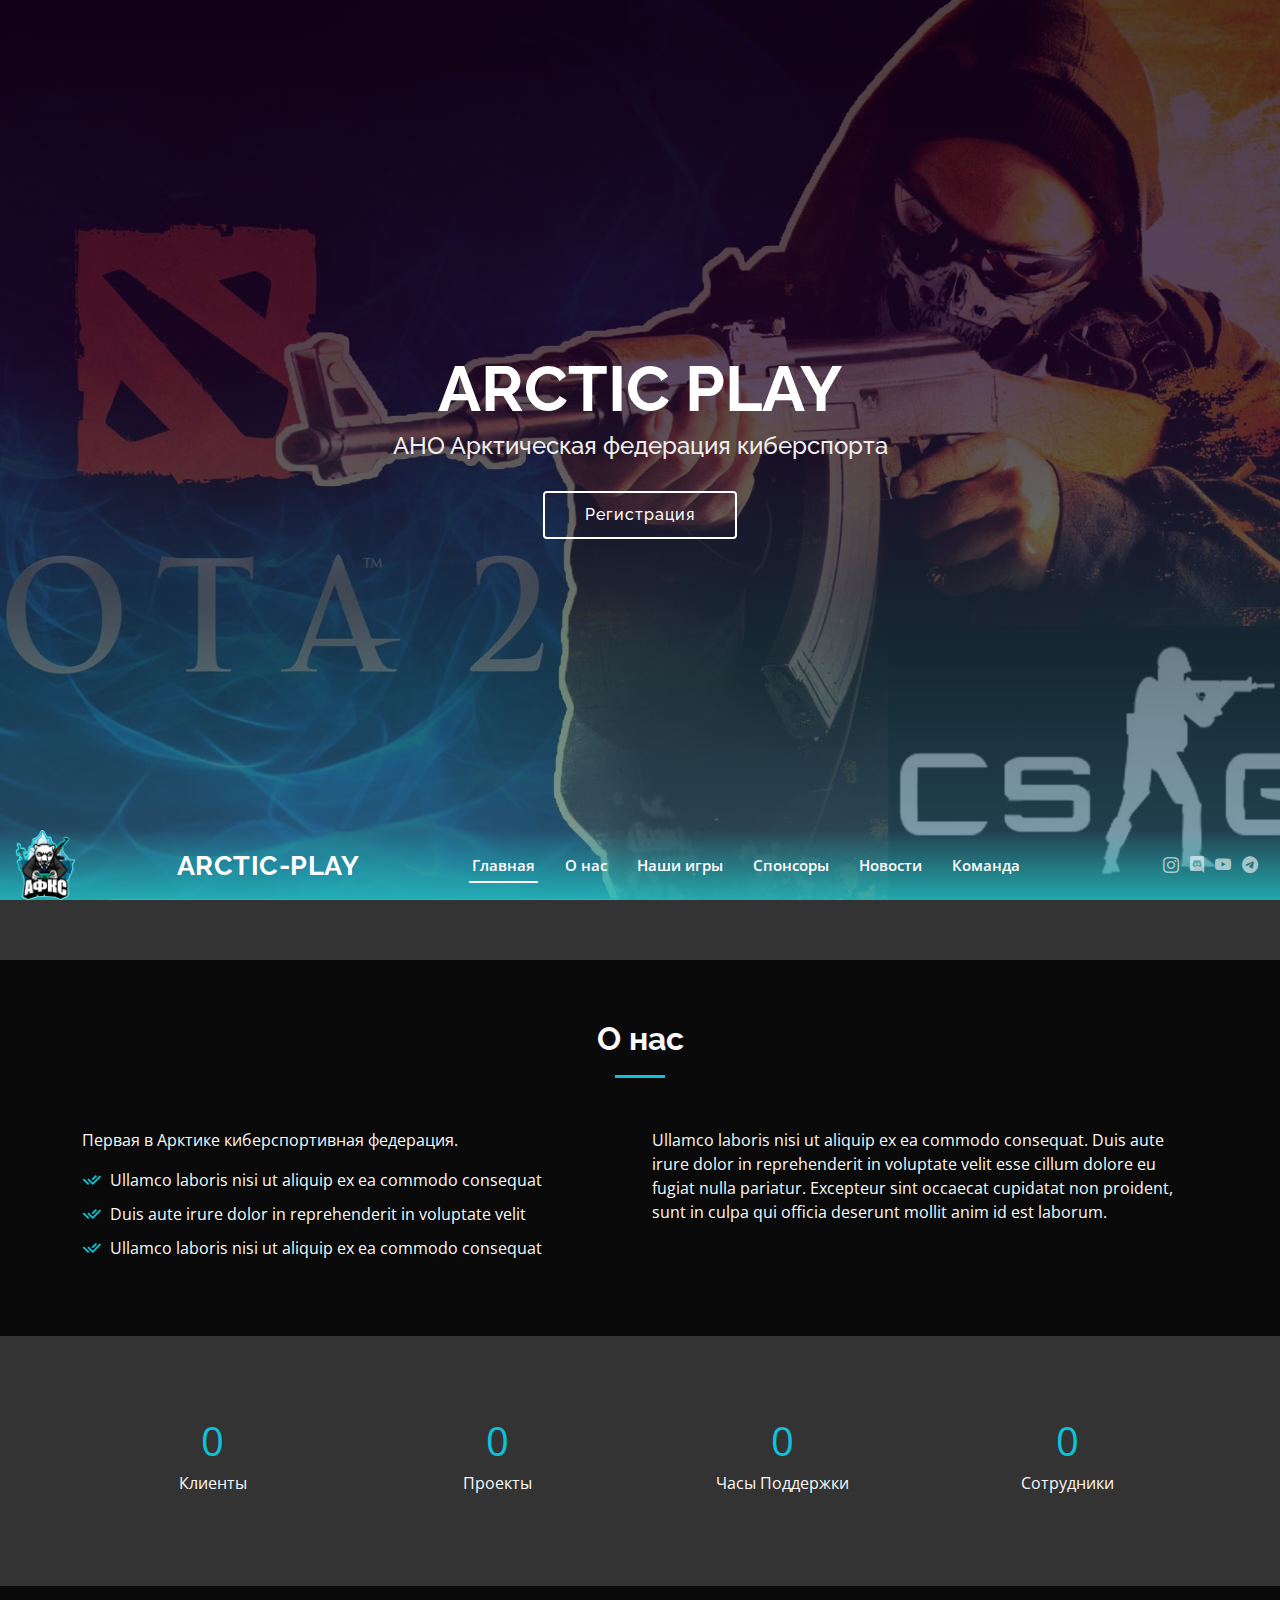
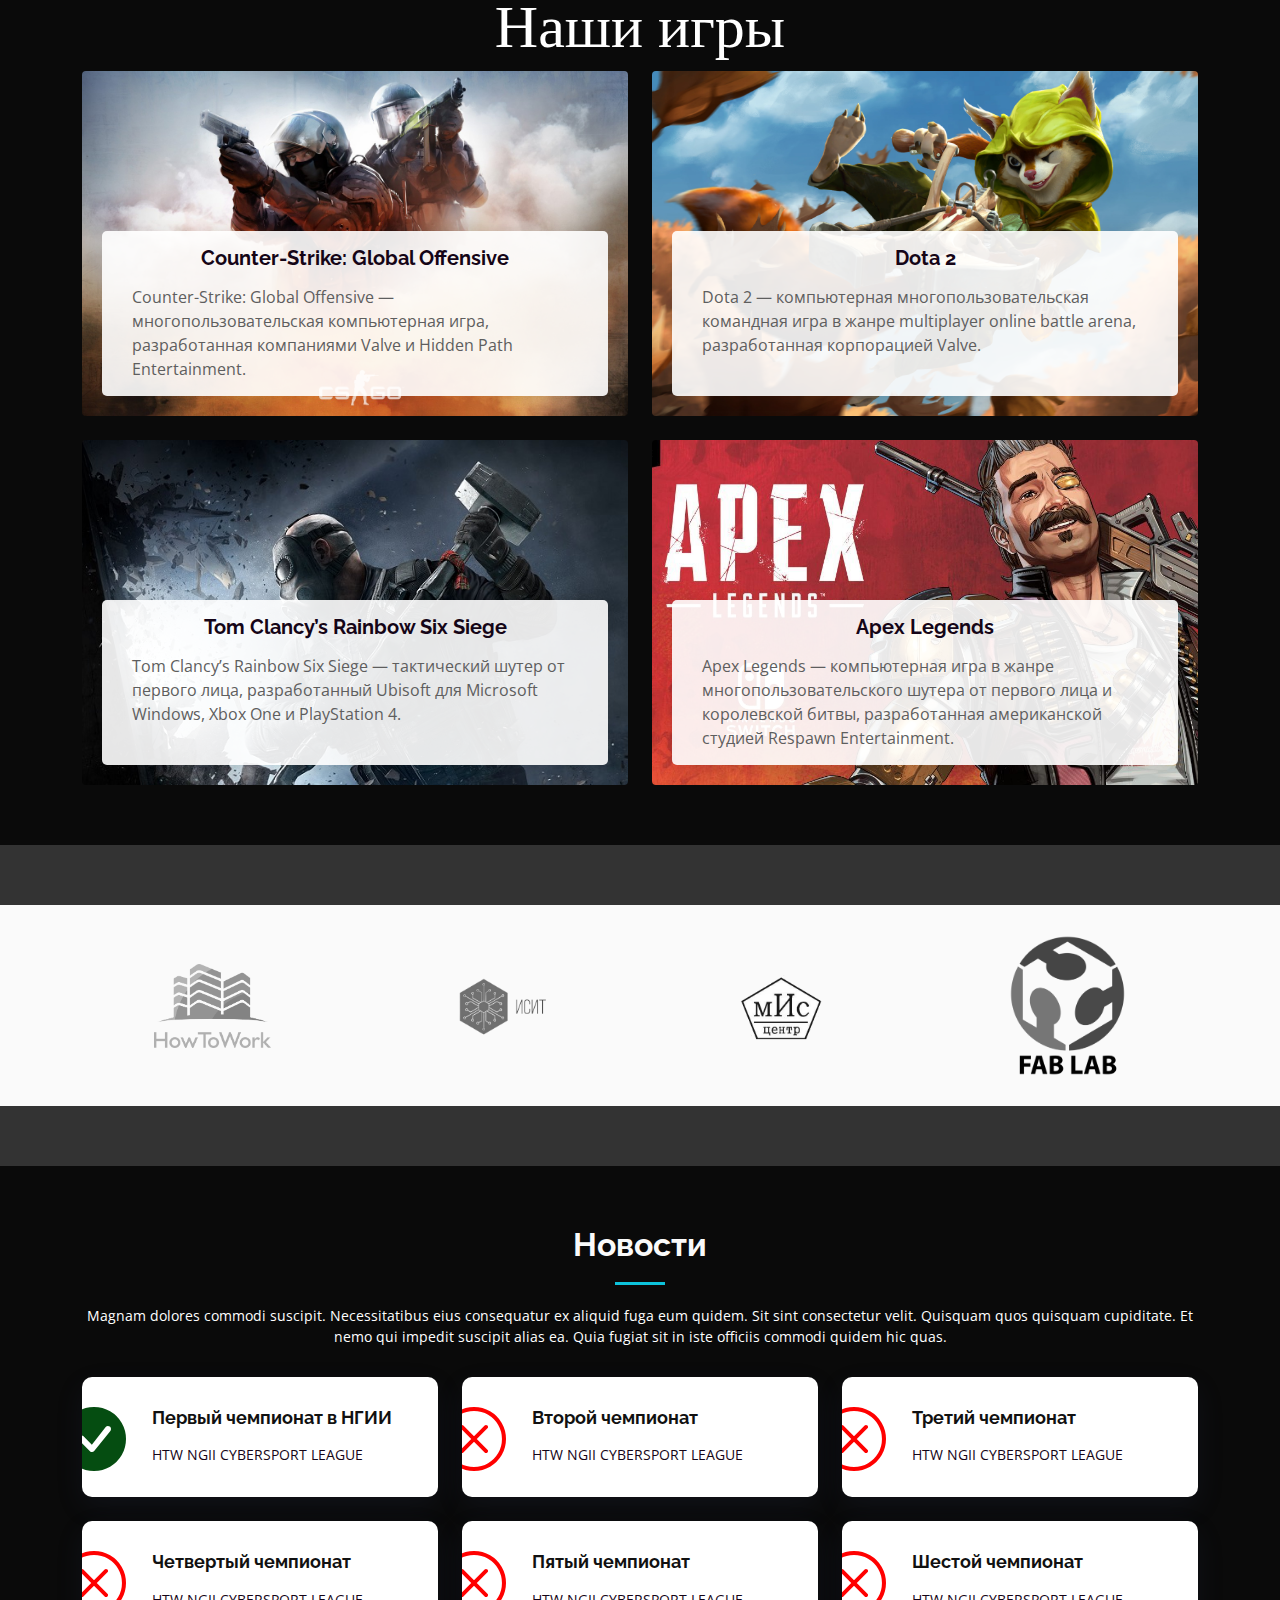
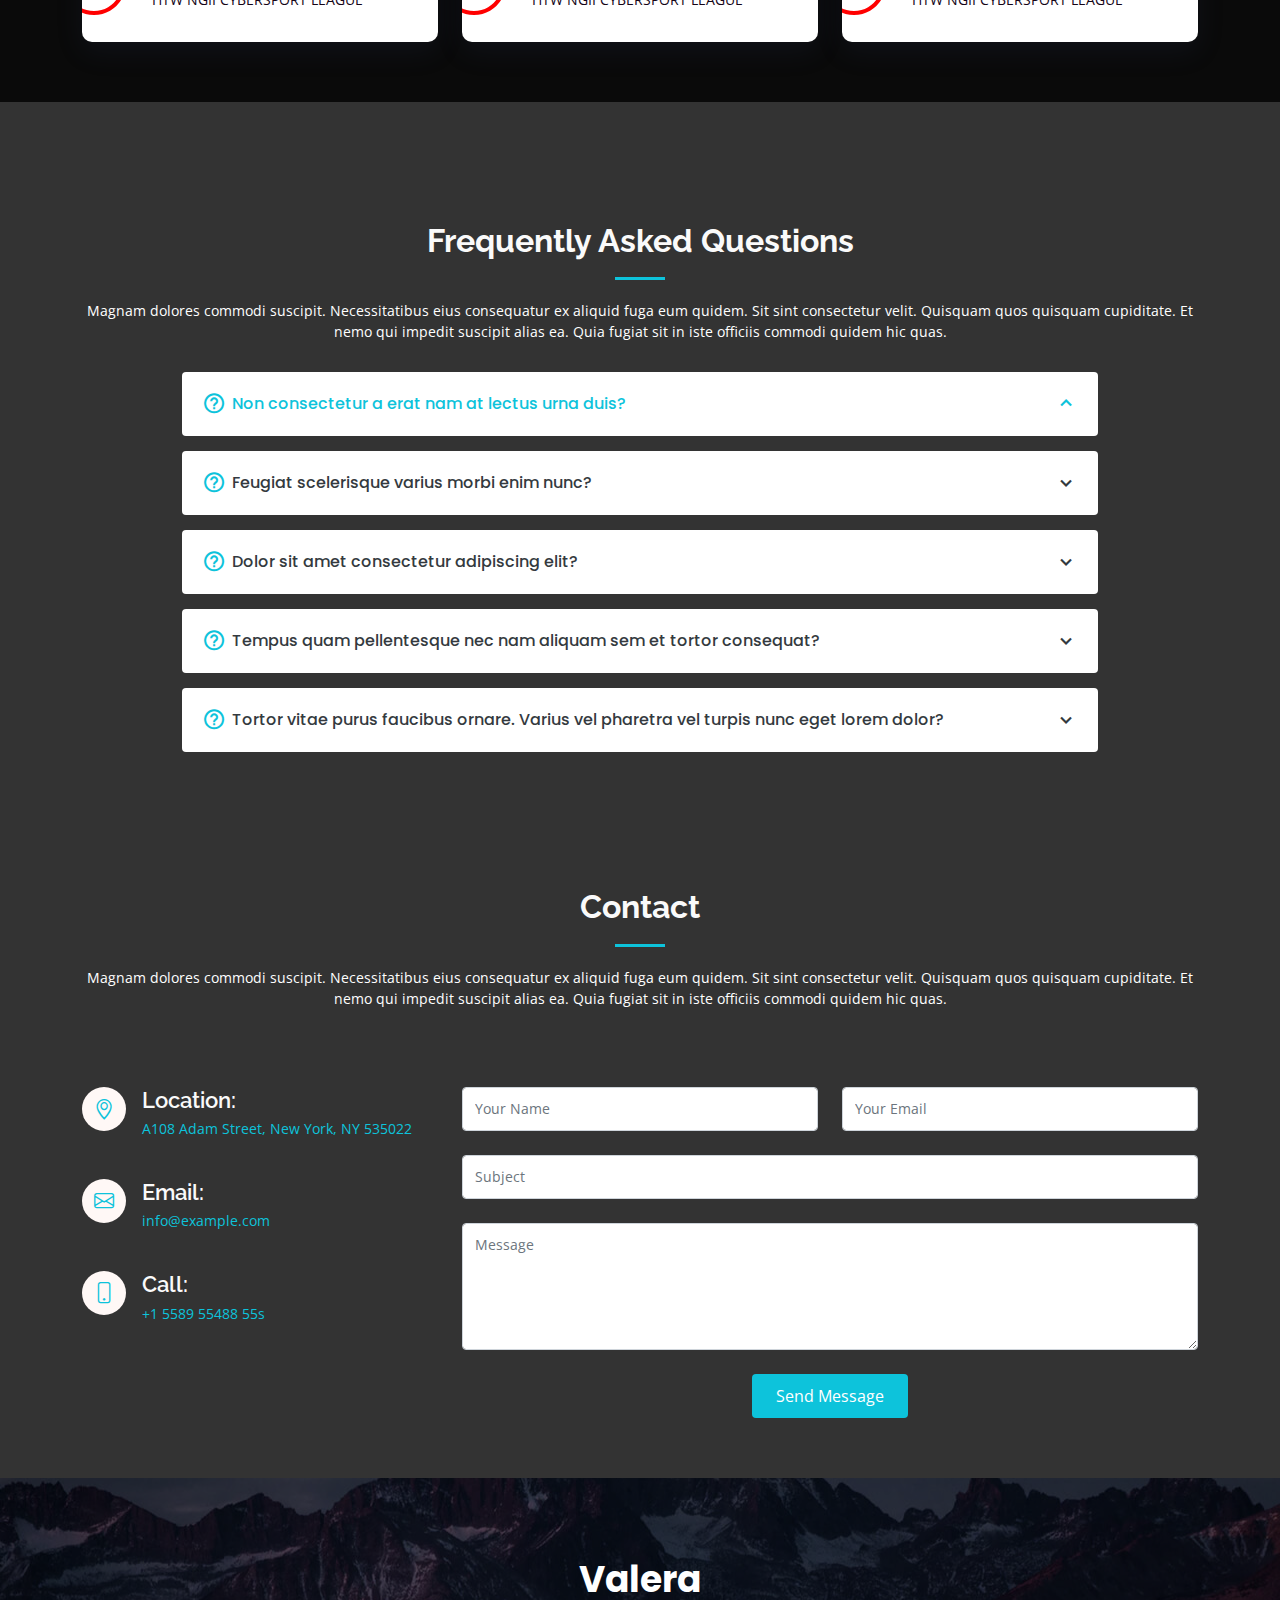
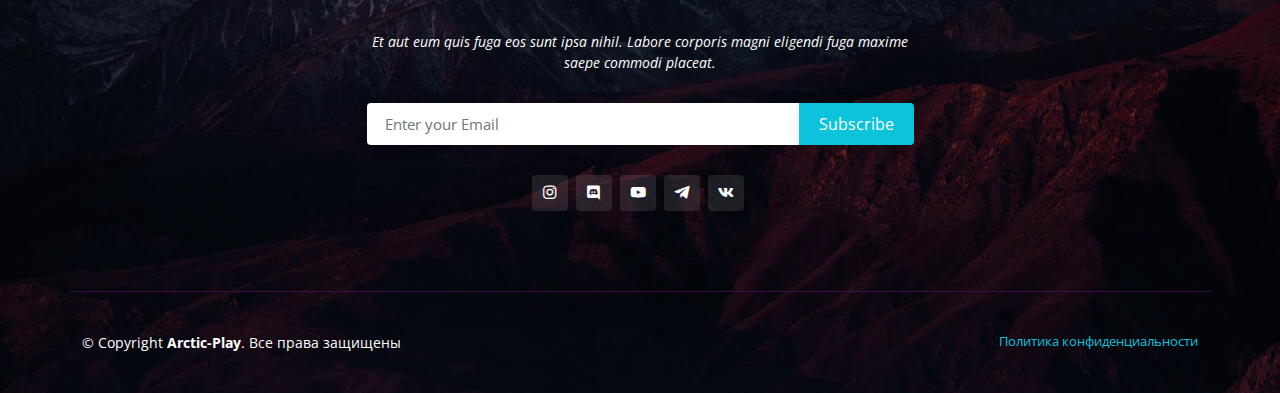
==== index.html @ 90f5f347 "delete team section" ====
<!DOCTYPE html>
<html lang="ru">
  <head>
    <meta charset="utf-8" />
    <meta content="width=device-width, initial-scale=1.0" name="viewport" />

    <title>Arctic-Play</title>
    <meta content="" name="description" />
    <meta content="Киберспорт, игры, компьютер, game, cybersport, спорт" name="keywords"/>

    <!-- Favicons -->
    <link href="assets/img/favicon.png" rel="icon" />
    <link href="assets/img/apple-touch-icon.png" rel="apple-touch-icon" />
    <link rel="stylesheet" type="text/css" href="/path/to/css/bootstrap-social.css" />
    <link href="/your-path-to-fontawesome/css/all.css" rel="stylesheet">


    <!-- Google Fonts -->
    <link
      href="https://fonts.googleapis.com/css?family=Open+Sans:300,300i,400,400i,600,600i,700,700i|Raleway:300,300i,400,400i,500,500i,600,600i,700,700i|Poppins:300,300i,400,400i,500,500i,600,600i,700,700i"
      rel="stylesheet"/>

    <!-- Vendor CSS Files -->
    <link href="assets/vendor/bootstrap/css/bootstrap.min.css" rel="stylesheet"/>
    <link href="assets/vendor/bootstrap-icons/bootstrap-icons.css" rel="stylesheet"/>
    <link href="assets/vendor/boxicons/css/boxicons.min.css" rel="stylesheet" />
    <link href="assets/vendor/glightbox/css/glightbox.min.css" rel="stylesheet"/>
    <link href="assets/vendor/remixicon/remixicon.css" rel="stylesheet" />
    <link href="assets/vendor/swiper/swiper-bundle.min.css" rel="stylesheet" />

    <!-- Template Main CSS File -->
    <link href="assets/css/style.css" rel="stylesheet" />
  </head>

  <body>
    <!-- ======= Hero Section ======= -->
    <section id="hero">
      <div class="hero-container">
        <h1>Arctic Play</h1>
        <h2>
          АНО Арктическая федерация киберспорта
        </h2>
        <a href="" class="btn-get-started scrollto">Регистрация</a>
        
      </div>
    </section>
    <!-- End Hero -->

    <!-- ======= Header ======= -->
    <header id="header" class="d-flex align-items-center">
      <div
        class="
          container-fluid
          d-flex
          align-items-center
          justify-content-lg-between
        "
      >
      <img src="./assets/img/clearafks.png" class="afcslogo" alt="" />
        <h1 class="logo me-auto me-lg-0">
          <a href="index.html">Arctic-Play</a>
        </h1>
        <!-- Uncomment below if you prefer to use an image logo -->
        <!-- <a href="index.html" class="logo me-auto me-lg-0"><img src="assets/img/logo.png" alt="" class="img-fluid"></a>-->

        <nav id="navbar" class="navbar order-last order-lg-0">
          <ul>
            <li><a class="nav-link scrollto active" href="#hero">Главная</a></li>
            <li><a class="nav-link scrollto" href="#about">О нас</a></li>
            <li><a class="nav-link scrollto" href="#our-values">Наши игры</a></li>
            <li><a class="nav-link scrollto" href="#clients">Спонсоры</a></li>
            <li><a class="nav-link scrollto" href="#news">Новости</a></li>
            <li><a class="nav-link scrollto" href="#team">Команда</a></li>
            
           
          <i class="bi bi-list mobile-nav-toggle"></i>
          </ul>
        </nav>
        <!-- .navbar -->

        <div class="header-social-links d-flex align-items-center">
          <a href="http://instagram.com/anoafk" class="instagram"><i class="bi bi-instagram"></i></a>
          <a href="https://discord.gg/ZNvShgyUMp" class="discord"><i class="bi bi-discord"></i></a>
          <a href="https://www.youtube.com/channel/UC_Gmg4RUfAyDIAUdkXlFHZQ" class="youtube"><i class="bi bi-youtube"></i></a>
          <a href="https://t.me/anoafk" class="telegram"><i class="bi bi-telegram"></i></a>
          <a href="https://t.me/anoafk" class="vk"><i class="fa fa-vk"></i></a>
        </div>
      </div>
    </header>
    <!-- End Header -->

    <main id="main">
      <section class="aboutandcount">
        <!-- ======= About Section ======= -->
        <section id="about" class="about">
          <div class="container">
            <div class="section-title">
              <h2>О нас</h2>
            </div>

            <div class="row content">
              <div class="col-lg-6">
                <p>
                  Первая в Арктике киберспортивная федерация.
                </p>
                <ul>
                  <li>
                    <i class="ri-check-double-line"></i> Ullamco laboris nisi ut
                    aliquip ex ea commodo consequat
                  </li>
                  <li>
                    <i class="ri-check-double-line"></i> Duis aute irure dolor
                    in reprehenderit in voluptate velit
                  </li>
                  <li>
                    <i class="ri-check-double-line"></i> Ullamco laboris nisi ut
                    aliquip ex ea commodo consequat
                  </li>
                </ul>
              </div>
              <div class="col-lg-6 pt-4 pt-lg-0">
                <p>
                  Ullamco laboris nisi ut aliquip ex ea commodo consequat. Duis
                  aute irure dolor in reprehenderit in voluptate velit esse
                  cillum dolore eu fugiat nulla pariatur. Excepteur sint
                  occaecat cupidatat non proident, sunt in culpa qui officia
                  deserunt mollit anim id est laborum.
                </p>
                <!-- <a href="#" class="btn-learn-more">Learn More</a> -->
              </div>
            </div>
          </div>
        </section>
        <!-- End About Section -->
      </section>
      <!-- End Counts Section -->

      <section id="clients counts" class="clients section-bg">
        <div class="container">
          <div class="row counters">
            <div class="col-lg-3 col-6 text-center">
              <span
                data-purecounter-start="0"
                data-purecounter-end="232"
                data-purecounter-duration="1"
                class="purecounter"
              ></span>
              <p>Клиенты</p>
            </div>

            <div class="col-lg-3 col-6 text-center">
              <span
                data-purecounter-start="0"
                data-purecounter-end="521"
                data-purecounter-duration="1"
                class="purecounter"
              ></span>
              <p>Проекты</p>
            </div>

            <div class="col-lg-3 col-6 text-center">
              <span
                data-purecounter-start="0"
                data-purecounter-end="1463"
                data-purecounter-duration="1"
                class="purecounter"
              ></span>
              <p>Часы Поддержки</p>
            </div>

            <div class="col-lg-3 col-6 text-center">
              <span
                data-purecounter-start="0"
                data-purecounter-end="15"
                data-purecounter-duration="1"
                class="purecounter"
              ></span>
              <p>Сотрудники</p>
            </div>
          </div>
        </div>
      </section>

      <!-- ======= Our Values Section ======= -->
      <section class="our-values-back">
        <section id="our-values" class="our-values">
          <div class="container">
            <h1 class="sectiontitle">Наши игры</h1>
            <div class="row">
              <div class="col-md-6 d-flex align-items-stretch">
                <div class="card"
                  style="background-image: url('assets/img/csgo.jpg')">
                  <div class="card-body">
                    <h5 class="card-title"><a href="">Counter-Strike: Global Offensive</a></h5>
                    <p class="card-text">
                      Counter-Strike: Global Offensive — многопользовательская компьютерная игра, 
                      разработанная компаниями Valve и Hidden Path Entertainment.
                    </p>
                  </div>
                </div>
              </div>
              <div class="col-md-6 d-flex align-items-stretch mt-4 mt-md-0">
                <div class="card"
                  style="background-image: url('assets/img/dota2.jpg')">
                  <div class="card-body">
                    <h5 class="card-title"><a href="">Dota 2</a></h5>
                    <p class="card-text">
                      Dota 2 — компьютерная многопользовательская командная игра в жанре multiplayer 
                      online battle arena, разработанная корпорацией Valve. 
                    </p>
                  </div>
                </div>
              </div>
              <div class="col-md-6 d-flex align-items-stretch mt-4">
                <div class="card"
                  style="background-image: url('assets/img/Rainbow-Six-Siege.jpg')">
                  <div class="card-body">
                    <h5 class="card-title"><a href="">Tom Clancy’s Rainbow Six Siege</a></h5>
                    <p class="card-text">
                      Tom Clancy’s Rainbow Six Siege — тактический шутер от первого лица, разработанный Ubisoft 
                      для Microsoft Windows, Xbox One и PlayStation 4.
                    </p>
                  </div>
                </div>
              </div>
              <div class="col-md-6 d-flex align-items-stretch mt-4">
                <div class="card"
                  style="background-image: url('assets/img/apexlegends.jpg')">
                  <div class="card-body">
                    <h5 class="card-title"><a href="">Apex Legends</a></h5>
                    <p class="card-text">
                      Apex Legends — компьютерная игра в жанре многопользовательского шутера от первого лица и королевской битвы, 
                      разработанная американской студией Respawn Entertainment.
                    </p>
                  </div>
                </div>
              </div>
            </div>
          </div>
        </section>
      </section>
      <!-- End Our Values Section -->

      <!-- ======= Sponsor Section ======= -->
      <section id="clients" class="clients section-bg">
        <div class="container">
          <div class="row justify-content-center">

            <div
            class="
              col-lg-2 col-md-4 col-6
              d-flex
              align-items-center
              justify-content-center
              flex-grow-1">
            <a href="">
              <img
                src="assets/img/clients/howtowork.png"
                class="img-fluid"
                alt="HowToWork"/>
            </a>
          </div>

            <div
              class="
                col-lg-2 col-md-4 col-6
                d-flex
                align-items-center
                justify-content-center
                flex-grow-1">
                <a href="">
                  <img
                    src="assets/img/clients/isit.png"
                    class="img-fluid"
                    alt="ИСИТ"/>
                </a>
            </div>

            <div
              class="
                col-lg-2 col-md-4 col-6
                d-flex
                align-items-center
                justify-content-center
                flex-grow-1">
                <a href="/">
                  <img
                    src="assets/img/clients/misc.png"
                    class="img-fluid"
                    alt="мИс центр"/>
                </a>
            </div>

            <div
              class="
                col-lg-2 col-md-4 col-6
                d-flex
                align-items-center
                justify-content-center
                flex-grow-1">
                <a href="http://fablab77.ru/#/">
                  <img
                    src="assets/img/clients/fablab.png"
                    class="img-fluid"
                    alt="Fab Lab"/>
                </a>
            </div>
          </div>
        </div>
      </section>
      <!-- End Clients Section -->

      <!-- ======= News Section ======= -->
      <section class="servandcall">
        <section id="news" class="services">
          <div class="container">
            <div class="section-title">
              <h2>Новости</h2>
              <p>
                Magnam dolores commodi suscipit. Necessitatibus eius consequatur
                ex aliquid fuga eum quidem. Sit sint consectetur velit. Quisquam
                quos quisquam cupiditate. Et nemo qui impedit suscipit alias ea.
                Quia fugiat sit in iste officiis commodi quidem hic quas.
              </p>
            </div>

            <div class="row">
              <div class="col-lg-4 col-md-6">
                <div class="icon-box">
                  <div class="icon">
                    <i class="bi bi-check-circle-fill" style="color: #054d11"></i>
                  </div>
                  <h4 class="title"><a href="#">Первый чемпионат в НГИИ</a></h4>
                  <p class="description">
                    HTW NGII CYBERSPORT LEAGUE
                  </p>
                </div>
              </div>

              <div class="col-lg-4 col-md-6 mt-4 mt-md-0">
                <div class="icon-box">
                  <div class="icon">
                    <i class="bi bi-x-circle" style="color: #ff0000"></i>
                  </div>
                  <h4 class="title"><a href="#">Второй чемпионат</a></h4>
                  <p class="description">
                    HTW NGII CYBERSPORT LEAGUE
                  </p>
                </div>
              </div>

              <div class="col-lg-4 col-md-6 mt-4 mt-lg-0">
                <div class="icon-box">
                  <div class="icon">
                    <i class="bi bi-x-circle" style="color: #ff0000"></i>
                  </div>
                  <h4 class="title"><a href="#">Третий чемпионат</a></h4>
                  <p class="description">
                    HTW NGII CYBERSPORT LEAGUE
                  </p>
                </div>
              </div>

              <div class="col-lg-4 col-md-6 mt-4">
                <div class="icon-box">
                  <div class="icon">
                    <i class="bi bi-x-circle" style="color: #ff0000"></i>
                  </div>
                  <h4 class="title"><a href="#">Четвертый чемпионат</a></h4>
                  <p class="description">
                    HTW NGII CYBERSPORT LEAGUE
                  </p>
                </div>
              </div>

              <div class="col-lg-4 col-md-6 mt-4">
                <div class="icon-box">
                  <div class="icon">
                    <i class="bi bi-x-circle" style="color: #ff0000"></i>
                  </div>
                  <h4 class="title"><a href="#">Пятый чемпионат</a></h4>
                  <p class="description">
                    HTW NGII CYBERSPORT LEAGUE
                  </p>
                </div>
              </div>

              <div class="col-lg-4 col-md-6 mt-4">
                <div class="icon-box">
                  <div class="icon">
                    <i class="bi bi-x-circle" style="color: #ff0000"></i>
                  </div>
                  <h4 class="title"><a href="#">Шестой чемпионат</a></h4>
                  <p class="description">
                    HTW NGII CYBERSPORT LEAGUE
                  </p>
                </div>
              </div>
            </div>
          </div>
        </section>
        <!-- End Services Section -->

      </section>
      <!-- End Cta Section -->

      <!-- ======= Frequently Asked Questions Section ======= -->
      <section id="faq" class="faq section-bg">
        <div class="container">
          <div class="section-title">
            <h2>Frequently Asked Questions</h2>
            <p>
              Magnam dolores commodi suscipit. Necessitatibus eius consequatur
              ex aliquid fuga eum quidem. Sit sint consectetur velit. Quisquam
              quos quisquam cupiditate. Et nemo qui impedit suscipit alias ea.
              Quia fugiat sit in iste officiis commodi quidem hic quas.
            </p>
          </div>

          <div class="faq-list">
            <ul>
              <li data-aos="fade-up">
                <i class="bx bx-help-circle icon-help"></i>
                <a
                  data-bs-toggle="collapse"
                  class="collapse"
                  data-bs-target="#faq-list-1"
                  >Non consectetur a erat nam at lectus urna duis?
                  <i class="bx bx-chevron-down icon-show"></i
                  ><i class="bx bx-chevron-up icon-close"></i
                ></a>
                <div
                  id="faq-list-1"
                  class="collapse faq-text"
                  data-bs-parent=".faq-list"
                >
                  <p>
                    Feugiat pretium nibh ipsum consequat. Tempus iaculis urna id
                    volutpat lacus laoreet non curabitur gravida. Venenatis
                    lectus magna fringilla urna porttitor rhoncus dolor purus
                    non.
                  </p>
                </div>
              </li>

              <li data-aos="fade-up" data-aos-delay="100">
                <i class="bx bx-help-circle icon-help"></i>
                <a
                  data-bs-toggle="collapse"
                  data-bs-target="#faq-list-2"
                  class="collapsed"
                  >Feugiat scelerisque varius morbi enim nunc?
                  <i class="bx bx-chevron-down icon-show"></i
                  ><i class="bx bx-chevron-up icon-close"></i
                ></a>
                <div
                  id="faq-list-2"
                  class="collapse faq-text"
                  data-bs-parent=".faq-list"
                >
                  <p>
                    Dolor sit amet consectetur adipiscing elit pellentesque
                    habitant morbi. Id interdum velit laoreet id donec ultrices.
                    Fringilla phasellus faucibus scelerisque eleifend donec
                    pretium. Est pellentesque elit ullamcorper dignissim. Mauris
                    ultrices eros in cursus turpis massa tincidunt dui.
                  </p>
                </div>
              </li>

              <li data-aos="fade-up" data-aos-delay="200">
                <i class="bx bx-help-circle icon-help"></i>
                <a
                  data-bs-toggle="collapse"
                  data-bs-target="#faq-list-3"
                  class="collapsed"
                  >Dolor sit amet consectetur adipiscing elit?
                  <i class="bx bx-chevron-down icon-show"></i
                  ><i class="bx bx-chevron-up icon-close"></i
                ></a>
                <div
                  id="faq-list-3"
                  class="collapse faq-text"
                  data-bs-parent=".faq-list"
                >
                  <p>
                    Eleifend mi in nulla posuere sollicitudin aliquam ultrices
                    sagittis orci. Faucibus pulvinar elementum integer enim. Sem
                    nulla pharetra diam sit amet nisl suscipit. Rutrum tellus
                    pellentesque eu tincidunt. Lectus urna duis convallis
                    convallis tellus. Urna molestie at elementum eu facilisis
                    sed odio morbi quis
                  </p>
                </div>
              </li>

              <li data-aos="fade-up" data-aos-delay="300">
                <i class="bx bx-help-circle icon-help"></i>
                <a
                  data-bs-toggle="collapse"
                  data-bs-target="#faq-list-4"
                  class="collapsed"
                  >Tempus quam pellentesque nec nam aliquam sem et tortor
                  consequat? <i class="bx bx-chevron-down icon-show"></i
                  ><i class="bx bx-chevron-up icon-close"></i
                ></a>
                <div
                  id="faq-list-4"
                  class="collapse faq-text"
                  data-bs-parent=".faq-list"
                >
                  <p>
                    Molestie a iaculis at erat pellentesque adipiscing commodo.
                    Dignissim suspendisse in est ante in. Nunc vel risus commodo
                    viverra maecenas accumsan. Sit amet nisl suscipit adipiscing
                    bibendum est. Purus gravida quis blandit turpis cursus in.
                  </p>
                </div>
              </li>

              <li data-aos="fade-up" data-aos-delay="400">
                <i class="bx bx-help-circle icon-help"></i>
                <a
                  data-bs-toggle="collapse"
                  data-bs-target="#faq-list-5"
                  class="collapsed"
                  >Tortor vitae purus faucibus ornare. Varius vel pharetra vel
                  turpis nunc eget lorem dolor?
                  <i class="bx bx-chevron-down icon-show"></i
                  ><i class="bx bx-chevron-up icon-close"></i
                ></a>
                <div
                  id="faq-list-5"
                  class="collapse faq-text"
                  data-bs-parent=".faq-list"
                >
                  <p>
                    Laoreet sit amet cursus sit amet dictum sit amet justo.
                    Mauris vitae ultricies leo integer malesuada nunc vel.
                    Tincidunt eget nullam non nisi est sit amet. Turpis nunc
                    eget lorem dolor sed. Ut venenatis tellus in metus vulputate
                    eu scelerisque.
                  </p>
                </div>
              </li>
            </ul>
          </div>
        </div>
      </section>
      <!-- End Frequently Asked Questions Section -->

      <!-- ======= Contact Section ======= -->
      <section id="contact" class="contact">
        <div class="container">
          <div class="section-title">
            <h2>Contact</h2>
            <p>
              Magnam dolores commodi suscipit. Necessitatibus eius consequatur
              ex aliquid fuga eum quidem. Sit sint consectetur velit. Quisquam
              quos quisquam cupiditate. Et nemo qui impedit suscipit alias ea.
              Quia fugiat sit in iste officiis commodi quidem hic quas.
            </p>
          </div>

          <div class="row mt-5">
            <div class="col-lg-4">
              <div class="info">
                <div class="address">
                  <i class="bi bi-geo-alt"></i>
                  <h4>Location:</h4>
                  <p>A108 Adam Street, New York, NY 535022</p>
                </div>

                <div class="email">
                  <i class="bi bi-envelope"></i>
                  <h4>Email:</h4>
                  <p>info@example.com</p>
                </div>

                <div class="phone">
                  <i class="bi bi-phone"></i>
                  <h4>Call:</h4>
                  <p>+1 5589 55488 55s</p>
                </div>
              </div>
            </div>

            <div class="col-lg-8 mt-5 mt-lg-0">
              <form
                action="forms/contact.php"
                method="post"
                role="form"
                class="php-email-form"
              >
                <div class="row">
                  <div class="col-md-6 form-group">
                    <input
                      type="text"
                      name="name"
                      class="form-control"
                      id="name"
                      placeholder="Your Name"
                      required
                    />
                  </div>
                  <div class="col-md-6 form-group mt-3 mt-md-0">
                    <input
                      type="email"
                      class="form-control"
                      name="email"
                      id="email"
                      placeholder="Your Email"
                      required
                    />
                  </div>
                </div>
                <div class="form-group mt-3">
                  <input
                    type="text"
                    class="form-control"
                    name="subject"
                    id="subject"
                    placeholder="Subject"
                    required
                  />
                </div>
                <div class="form-group mt-3">
                  <textarea
                    class="form-control"
                    name="message"
                    rows="5"
                    placeholder="Message"
                    required
                  ></textarea>
                </div>
                <div class="my-3">
                  <div class="loading">Loading</div>
                  <div class="error-message"></div>
                  <div class="sent-message">
                    Your message has been sent. Thank you!
                  </div>
                </div>
                <div class="text-center">
                  <button type="submit">Send Message</button>
                </div>
              </form>
            </div>
          </div>
        </div>
      </section>
      <!-- End Contact Section -->
    </main>
    <!-- End #main -->

    <!-- ======= Footer ======= -->
    <footer id="footer">
      <div class="footer-top">
        <div class="container">
          <div class="row justify-content-center">
            <div class="col-lg-6">
              <h3>Valera</h3>
              <p>
                Et aut eum quis fuga eos sunt ipsa nihil. Labore corporis magni
                eligendi fuga maxime saepe commodi placeat.
              </p>
            </div>
          </div>

          <div class="row footer-newsletter justify-content-center">
            <div class="col-lg-6">
              <form action="" method="post">
                <input
                  type="email"
                  name="email"
                  placeholder="Enter your Email"
                /><input type="submit" value="Subscribe" />
              </form>
            </div>
          </div>

          <div class="social-links">
            <a href="http://instagram.com/anoafk" class="instagram"><i class="bx bxl-instagram"></i></a>
            <a href="https://discord.gg/ZNvShgyUMp" class="discord"><i class="bx bxl-discord"></i></a>
            <a href="https://www.youtube.com/channel/UC_Gmg4RUfAyDIAUdkXlFHZQ" class="youtube"><i class="bx bxl-youtube"></i></a>
            <a href="https://t.me/anoafk" class="telegram"><i class="bx bxl-telegram"></i></a>
            <a href="https://vk.com/anoafk" class="telegram"><i class="bx bxl-vk"></i></a>
          </div>
        </div>
      </div>

  

      <div class="container footer-bottom clearfix">
        <div class="copyright">
          &copy; Copyright <strong><span>Arctic-Play</span></strong>. Все права защищены
        </div>
        <div class="credits">
          <!-- All the links in the footer should remain intact. -->
          <!-- You can delete the links only if you purchased the pro version. -->
          <!-- Licensing information: https://bootstrapmade.com/license/ -->
          <!-- Purchase the pro version with working PHP/AJAX contact form: https://bootstrapmade.com/valera-free-bootstrap-theme/ -->
          <a href="https://bootstrapmade.com/">Политика конфиденциальности</a>
        </div>
      </div>
    </footer>
    <!-- End Footer -->

    <div id="preloader"></div>
    <a href="#" class="back-to-top d-flex align-items-center justify-content-center"
      ><i class="bi bi-arrow-up-short"></i></a>

    <!-- Vendor JS Files -->
    <script src="assets/vendor/bootstrap/js/bootstrap.bundle.min.js"></script>
    <script src="assets/vendor/glightbox/js/glightbox.min.js"></script>
    <script src="assets/vendor/isotope-layout/isotope.pkgd.min.js"></script>
    <script src="assets/vendor/php-email-form/validate.js"></script>
    <script src="assets/vendor/purecounter/purecounter.js"></script>
    <script src="assets/vendor/swiper/swiper-bundle.min.js"></script>

    <!-- Template Main JS File -->
    <script src="assets/js/main.js"></script>
  </body>
</html>
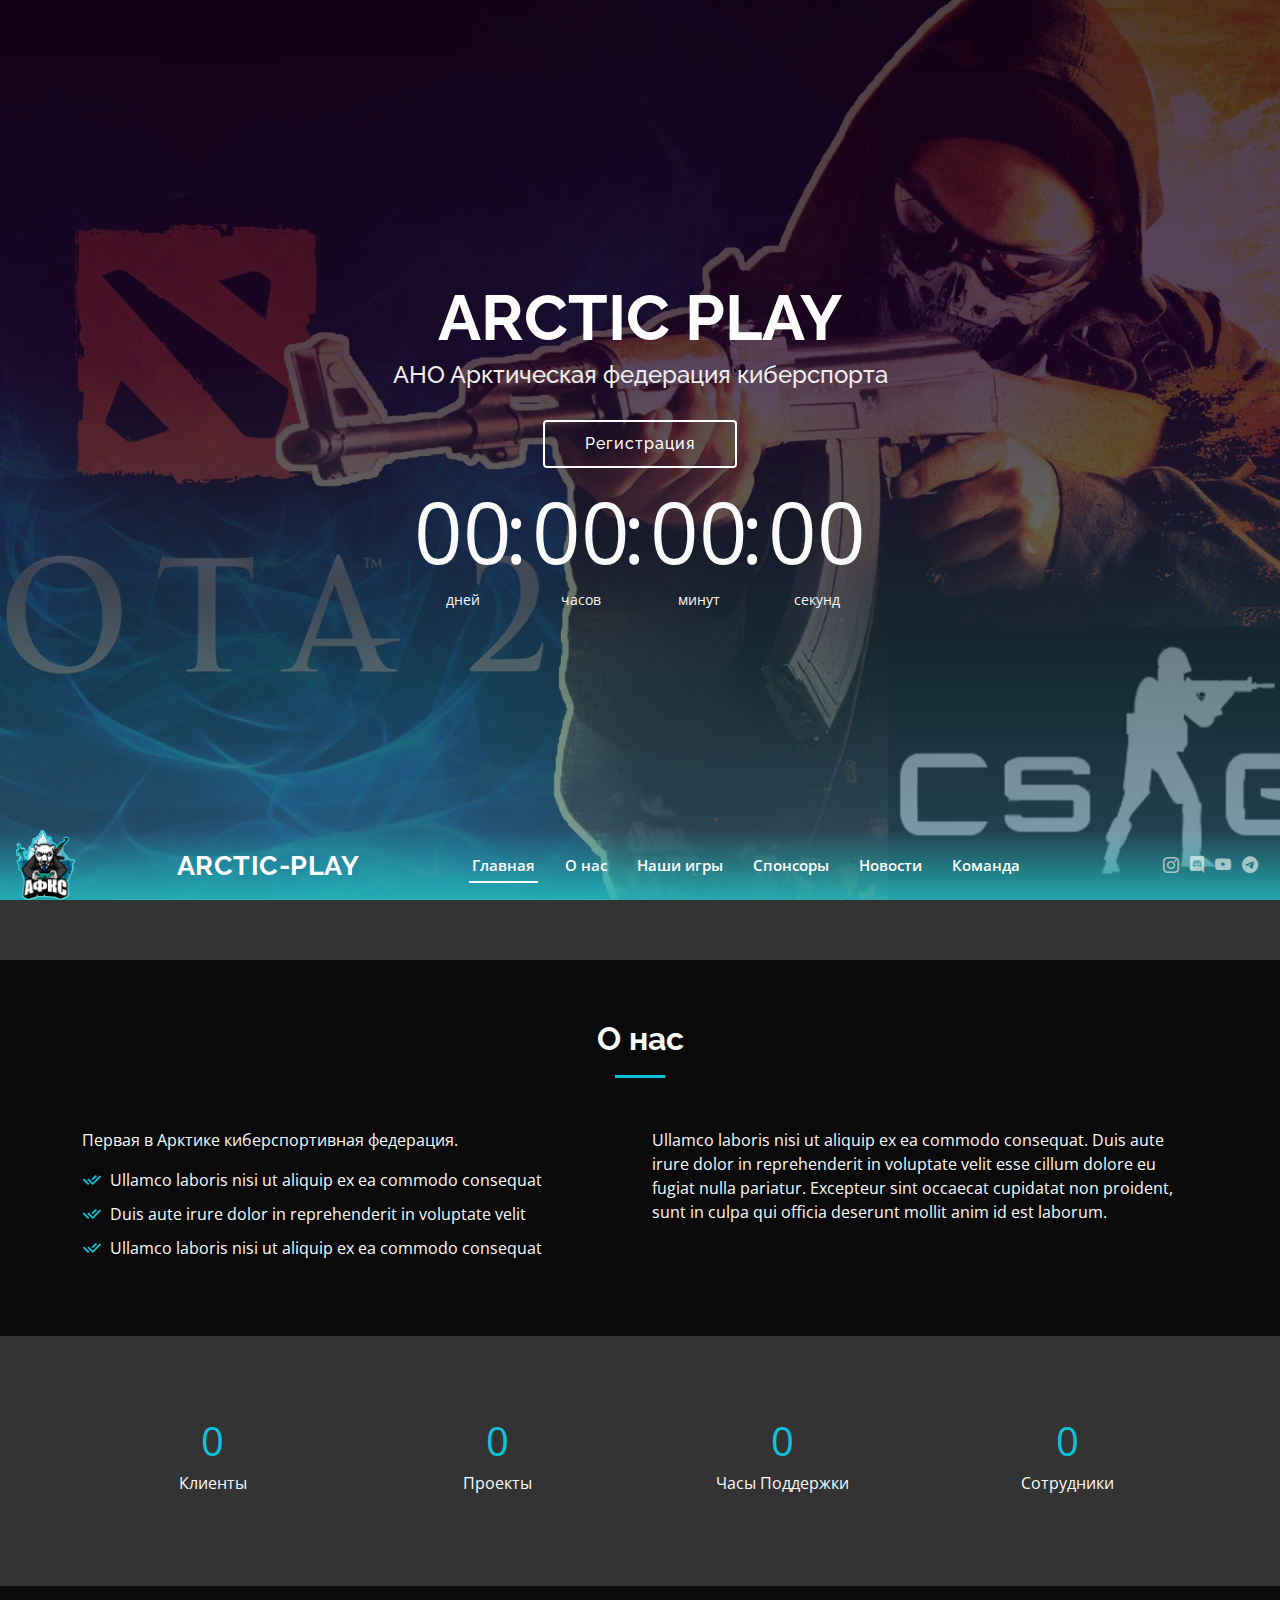
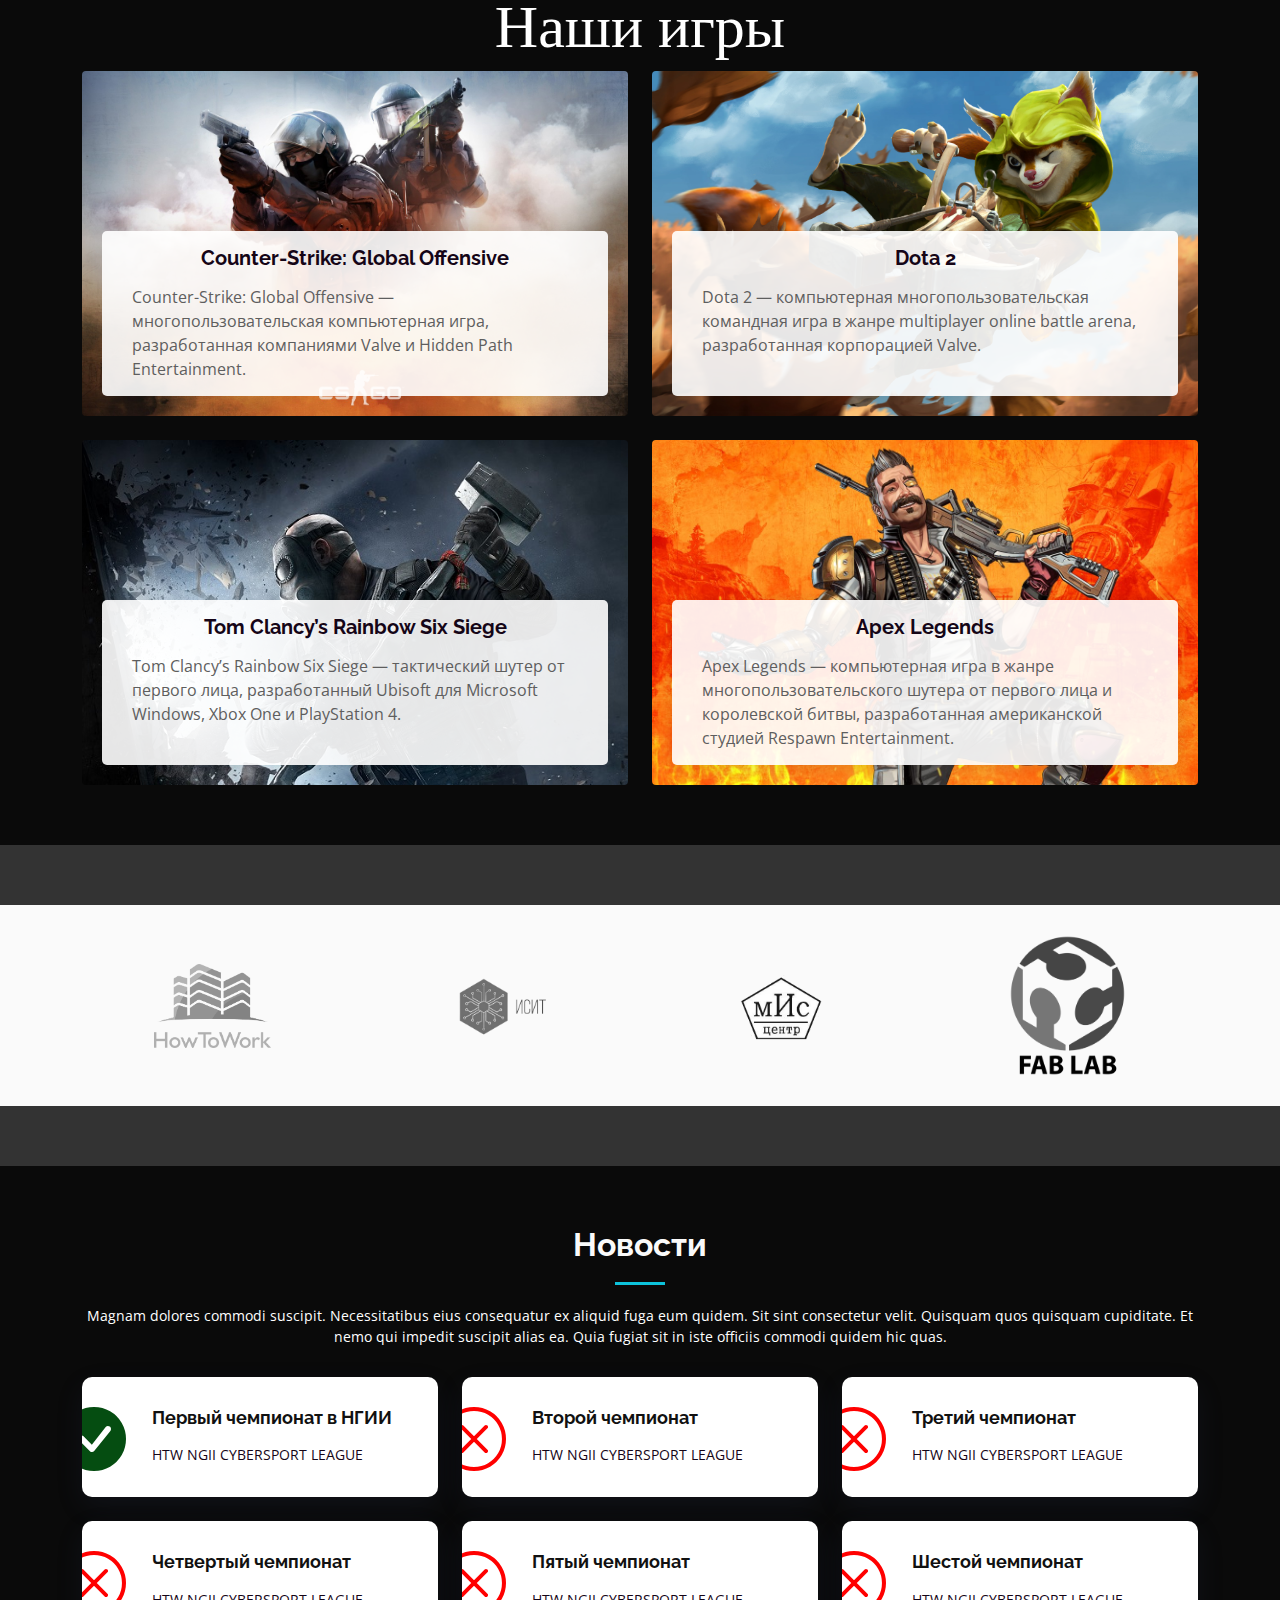
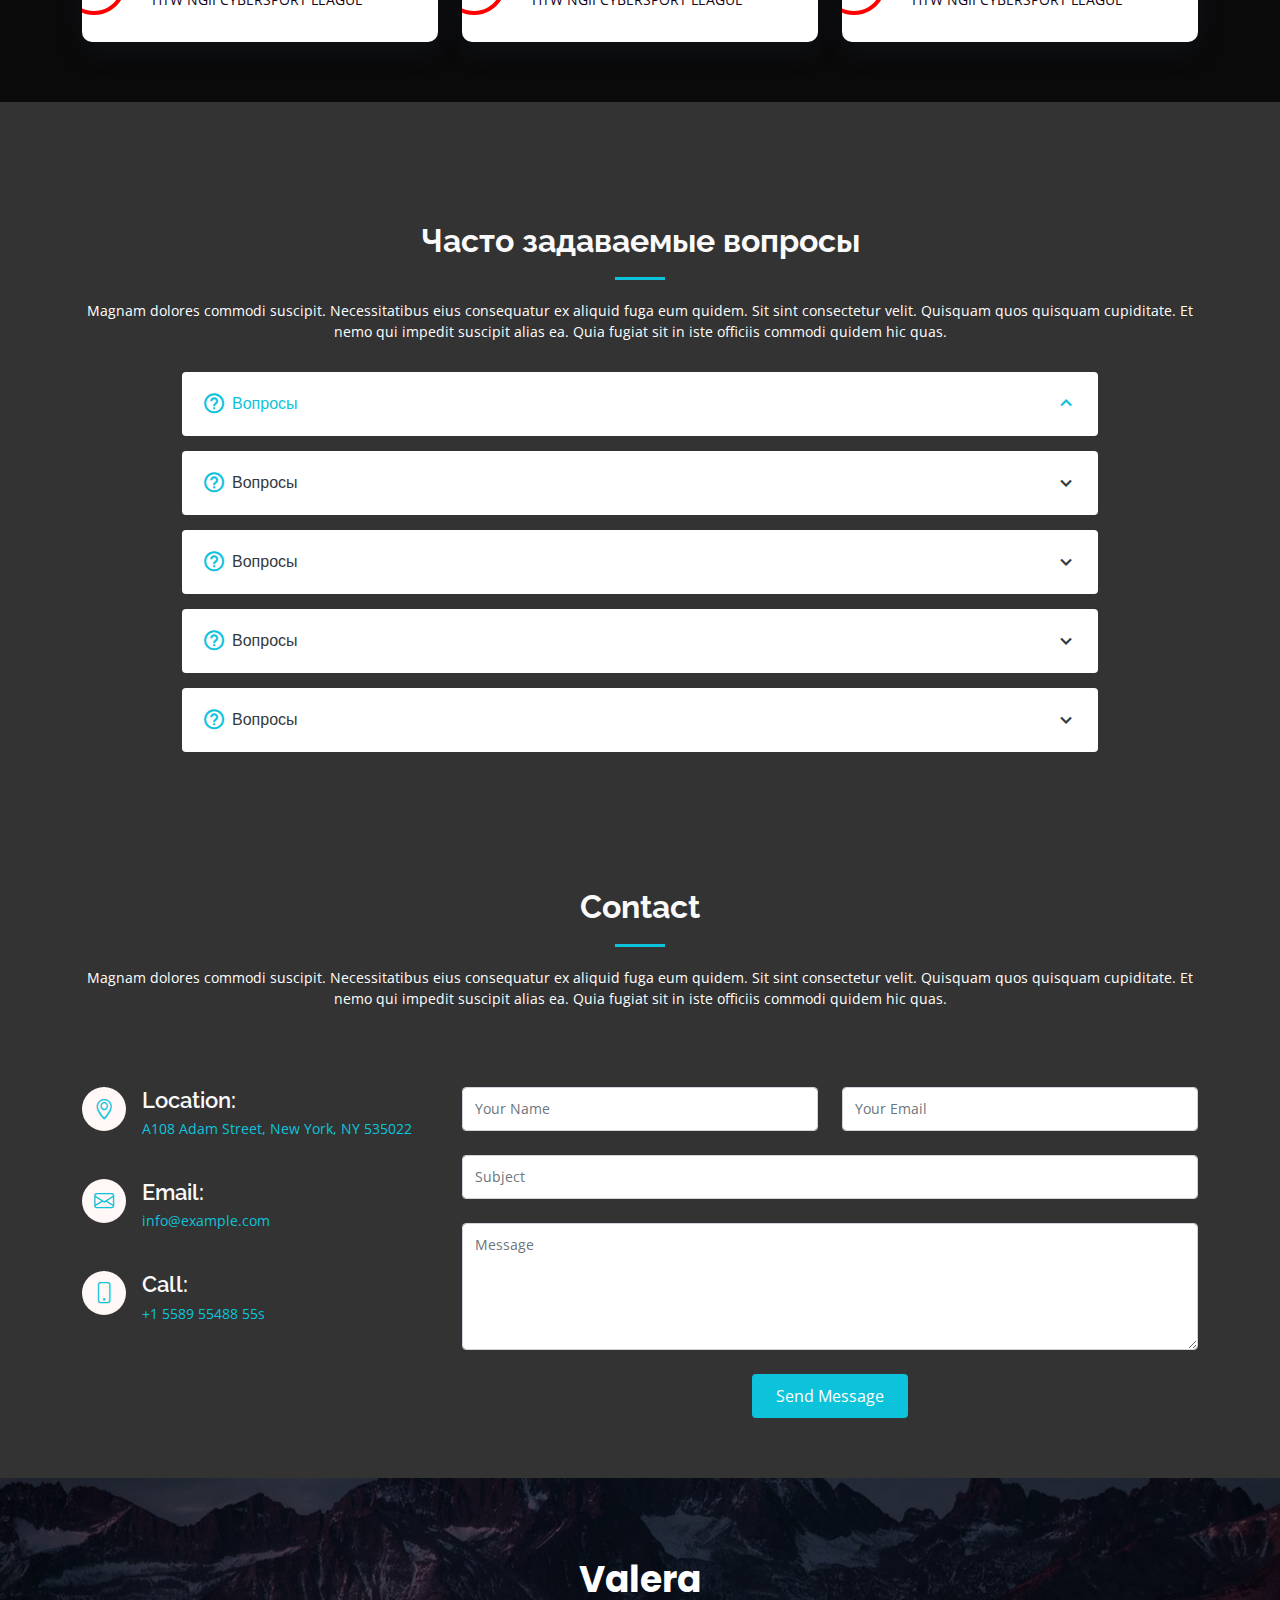
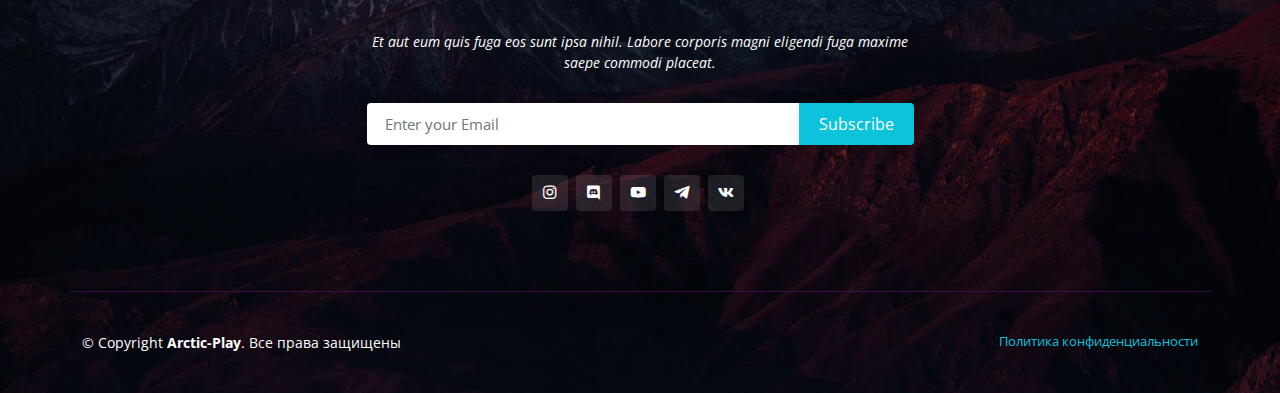
==== commit 9434ec33: "добавил таймер отсчета и изменил картинку" ====
--- a/index.html
+++ b/index.html
@@ -30,6 +30,7 @@
 
     <!-- Template Main CSS File -->
     <link href="assets/css/style.css" rel="stylesheet" />
+
   </head>
 
   <body>
@@ -42,6 +43,15 @@
         </h2>
         <a href="" class="btn-get-started scrollto">Регистрация</a>
         
+<div class="timer">
+  <div class="timer__items">
+    <div class="timer__item timer__days">00</div>
+    <div class="timer__item timer__hours">00</div>
+    <div class="timer__item timer__minutes">00</div>
+    <div class="timer__item timer__seconds">00</div>
+  </div>
+</div>
+
       </div>
     </section>
     <!-- End Hero -->
@@ -408,7 +418,7 @@
       <section id="faq" class="faq section-bg">
         <div class="container">
           <div class="section-title">
-            <h2>Frequently Asked Questions</h2>
+            <h2>Часто задаваемые вопросы</h2>
             <p>
               Magnam dolores commodi suscipit. Necessitatibus eius consequatur
               ex aliquid fuga eum quidem. Sit sint consectetur velit. Quisquam
@@ -425,7 +435,7 @@
                   data-bs-toggle="collapse"
                   class="collapse"
                   data-bs-target="#faq-list-1"
-                  >Non consectetur a erat nam at lectus urna duis?
+                  >Вопросы
                   <i class="bx bx-chevron-down icon-show"></i
                   ><i class="bx bx-chevron-up icon-close"></i
                 ></a>
@@ -435,10 +445,7 @@
                   data-bs-parent=".faq-list"
                 >
                   <p>
-                    Feugiat pretium nibh ipsum consequat. Tempus iaculis urna id
-                    volutpat lacus laoreet non curabitur gravida. Venenatis
-                    lectus magna fringilla urna porttitor rhoncus dolor purus
-                    non.
+                    Ответы
                   </p>
                 </div>
               </li>
@@ -449,7 +456,7 @@
                   data-bs-toggle="collapse"
                   data-bs-target="#faq-list-2"
                   class="collapsed"
-                  >Feugiat scelerisque varius morbi enim nunc?
+                  >Вопросы
                   <i class="bx bx-chevron-down icon-show"></i
                   ><i class="bx bx-chevron-up icon-close"></i
                 ></a>
@@ -459,11 +466,7 @@
                   data-bs-parent=".faq-list"
                 >
                   <p>
-                    Dolor sit amet consectetur adipiscing elit pellentesque
-                    habitant morbi. Id interdum velit laoreet id donec ultrices.
-                    Fringilla phasellus faucibus scelerisque eleifend donec
-                    pretium. Est pellentesque elit ullamcorper dignissim. Mauris
-                    ultrices eros in cursus turpis massa tincidunt dui.
+                    Ответы
                   </p>
                 </div>
               </li>
@@ -474,7 +477,7 @@
                   data-bs-toggle="collapse"
                   data-bs-target="#faq-list-3"
                   class="collapsed"
-                  >Dolor sit amet consectetur adipiscing elit?
+                  >Вопросы
                   <i class="bx bx-chevron-down icon-show"></i
                   ><i class="bx bx-chevron-up icon-close"></i
                 ></a>
@@ -484,12 +487,7 @@
                   data-bs-parent=".faq-list"
                 >
                   <p>
-                    Eleifend mi in nulla posuere sollicitudin aliquam ultrices
-                    sagittis orci. Faucibus pulvinar elementum integer enim. Sem
-                    nulla pharetra diam sit amet nisl suscipit. Rutrum tellus
-                    pellentesque eu tincidunt. Lectus urna duis convallis
-                    convallis tellus. Urna molestie at elementum eu facilisis
-                    sed odio morbi quis
+                    Ответы
                   </p>
                 </div>
               </li>
@@ -500,8 +498,7 @@
                   data-bs-toggle="collapse"
                   data-bs-target="#faq-list-4"
                   class="collapsed"
-                  >Tempus quam pellentesque nec nam aliquam sem et tortor
-                  consequat? <i class="bx bx-chevron-down icon-show"></i
+                  >Вопросы<i class="bx bx-chevron-down icon-show"></i
                   ><i class="bx bx-chevron-up icon-close"></i
                 ></a>
                 <div
@@ -510,10 +507,7 @@
                   data-bs-parent=".faq-list"
                 >
                   <p>
-                    Molestie a iaculis at erat pellentesque adipiscing commodo.
-                    Dignissim suspendisse in est ante in. Nunc vel risus commodo
-                    viverra maecenas accumsan. Sit amet nisl suscipit adipiscing
-                    bibendum est. Purus gravida quis blandit turpis cursus in.
+                    Ответы
                   </p>
                 </div>
               </li>
@@ -524,8 +518,7 @@
                   data-bs-toggle="collapse"
                   data-bs-target="#faq-list-5"
                   class="collapsed"
-                  >Tortor vitae purus faucibus ornare. Varius vel pharetra vel
-                  turpis nunc eget lorem dolor?
+                  >Вопросы
                   <i class="bx bx-chevron-down icon-show"></i
                   ><i class="bx bx-chevron-up icon-close"></i
                 ></a>
@@ -535,11 +528,7 @@
                   data-bs-parent=".faq-list"
                 >
                   <p>
-                    Laoreet sit amet cursus sit amet dictum sit amet justo.
-                    Mauris vitae ultricies leo integer malesuada nunc vel.
-                    Tincidunt eget nullam non nisi est sit amet. Turpis nunc
-                    eget lorem dolor sed. Ut venenatis tellus in metus vulputate
-                    eu scelerisque.
+                    Ответы
                   </p>
                 </div>
               </li>
--- a/assets/css/style.css
+++ b/assets/css/style.css
@@ -1738,6 +1738,7 @@
   font-size: 13px;
 }
 
+
 @media (max-width: 768px) {
   #footer .copyright,
   #footer .credits {
@@ -1748,3 +1749,30 @@
     padding-top: 5px;
   }
 }
+
+.timer__items {
+  display: flex;
+  font-size: 85px;
+}
+.timer__item {
+  position: relative;
+  min-width: 60px;
+  margin-left: 10px;
+  margin-right: 10px;
+  padding-bottom: 15px;
+  text-align: center;
+}
+.timer__item::before {
+  content: attr(data-title);
+  display: block;
+  position: absolute;
+  left: 50%;
+  bottom: 0;
+  transform: translateX(-50%);
+  font-size: 14px;
+}
+.timer__item:not(:last-child)::after {
+  content: ':';
+  position: absolute;
+  right: -15px;
+}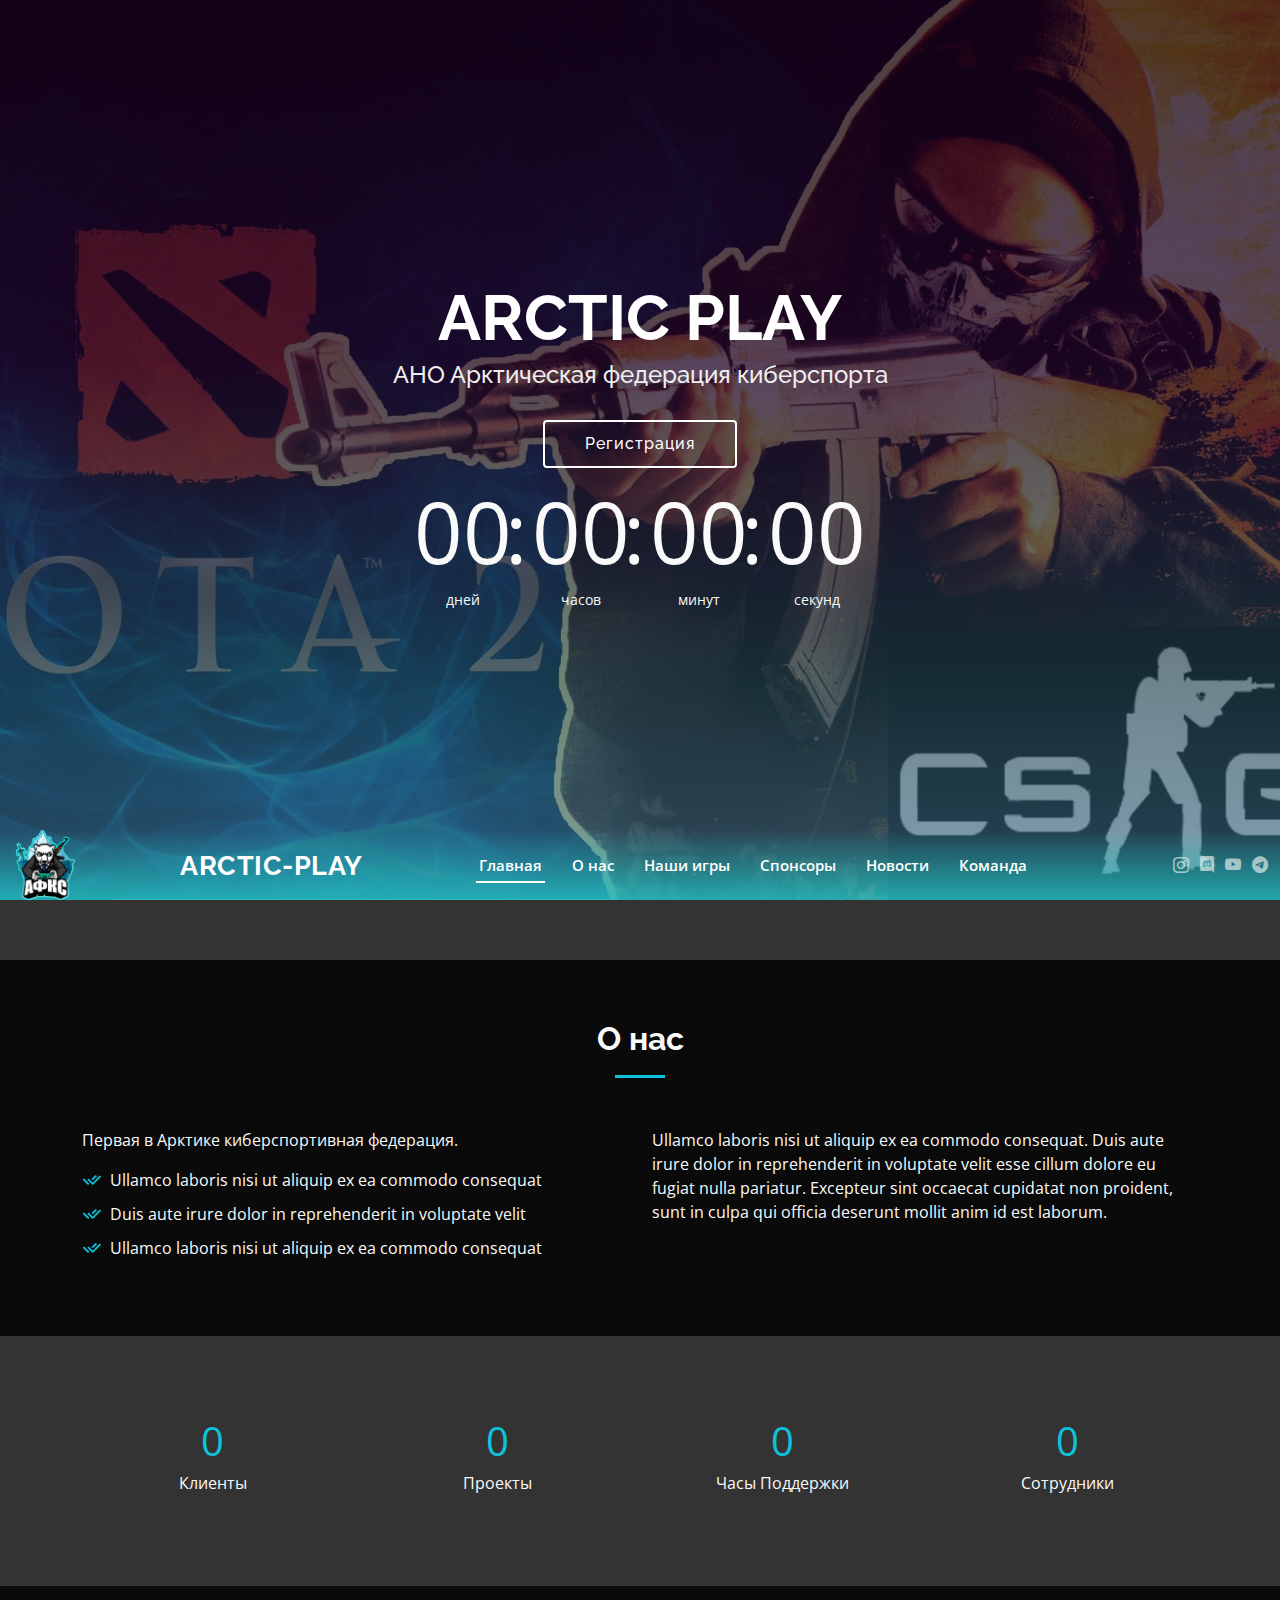
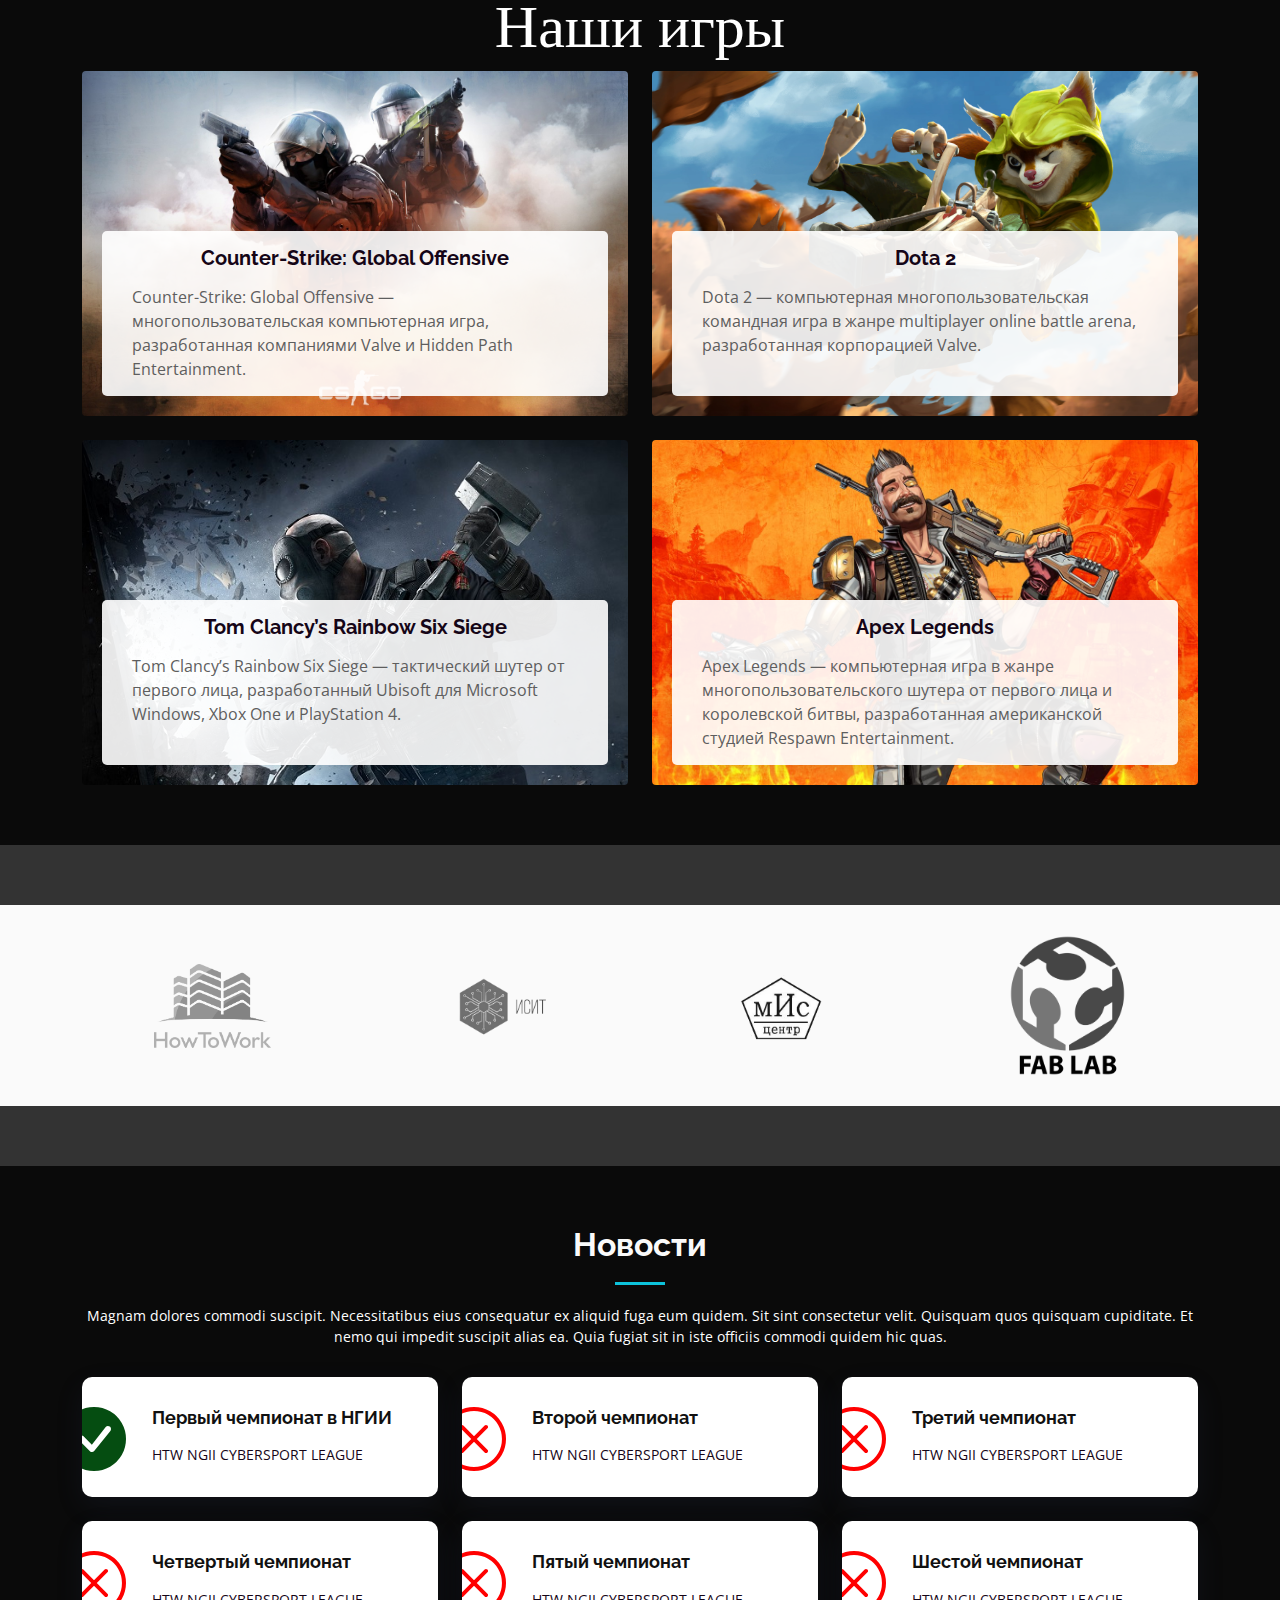
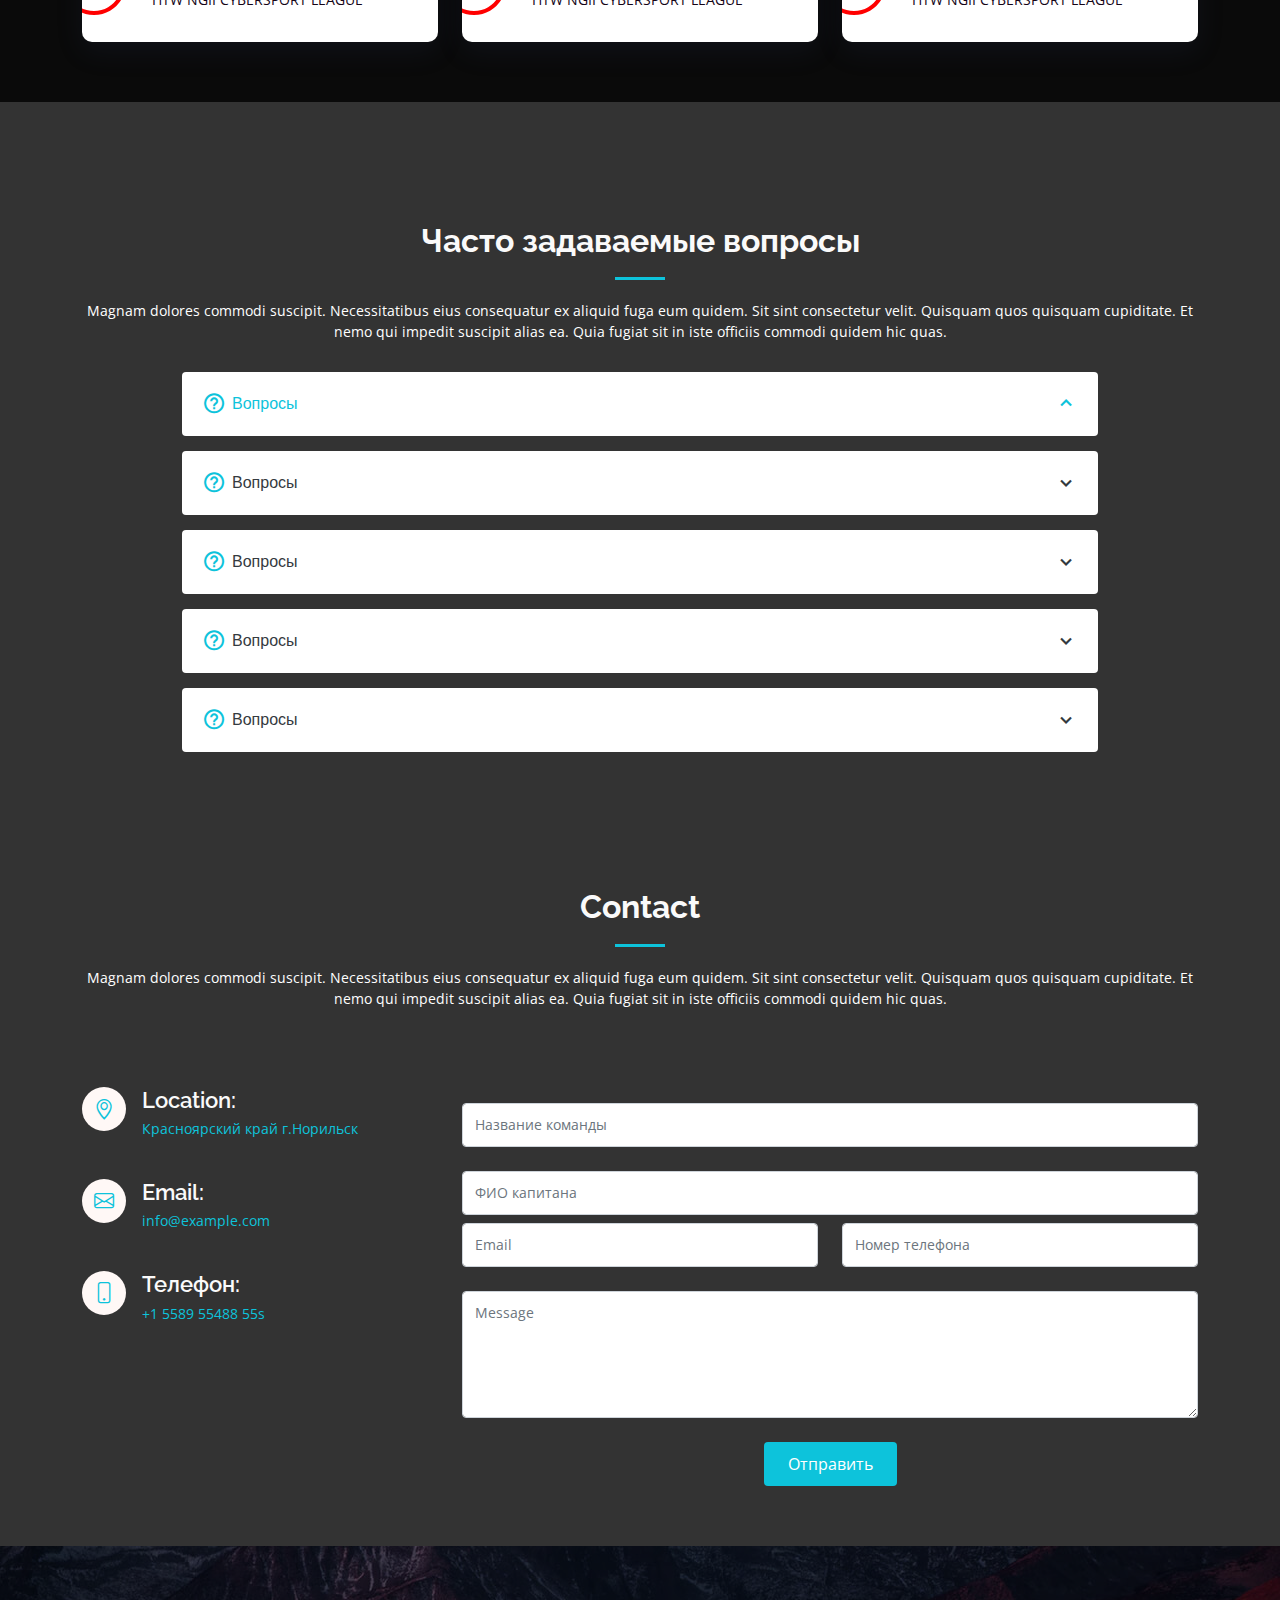
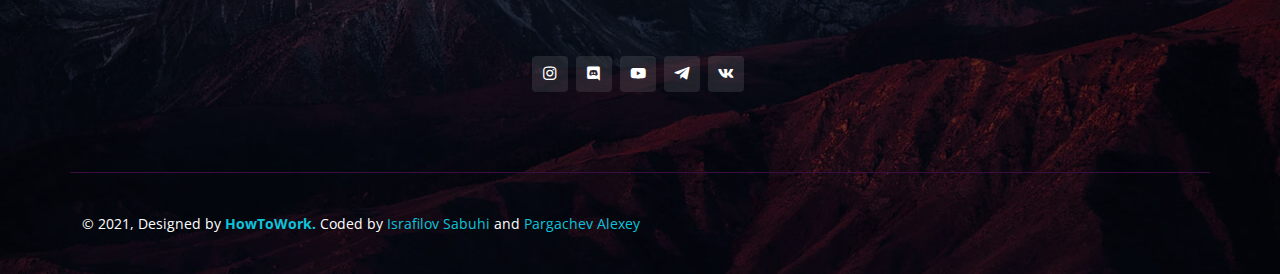
==== commit ea50b9f3: "Изменил форму регистрации" ====
--- a/index.html
+++ b/index.html
@@ -41,7 +41,7 @@
         <h2>
           АНО Арктическая федерация киберспорта
         </h2>
-        <a href="" class="btn-get-started scrollto">Регистрация</a>
+        <a href="#contact" class="btn-get-started scrollto">Регистрация</a>
         
 <div class="timer">
   <div class="timer__items">
@@ -70,8 +70,7 @@
         <h1 class="logo me-auto me-lg-0">
           <a href="index.html">Arctic-Play</a>
         </h1>
-        <!-- Uncomment below if you prefer to use an image logo -->
-        <!-- <a href="index.html" class="logo me-auto me-lg-0"><img src="assets/img/logo.png" alt="" class="img-fluid"></a>-->
+        
 
         <nav id="navbar" class="navbar order-last order-lg-0">
           <ul>
@@ -93,7 +92,6 @@
           <a href="https://discord.gg/ZNvShgyUMp" class="discord"><i class="bi bi-discord"></i></a>
           <a href="https://www.youtube.com/channel/UC_Gmg4RUfAyDIAUdkXlFHZQ" class="youtube"><i class="bi bi-youtube"></i></a>
           <a href="https://t.me/anoafk" class="telegram"><i class="bi bi-telegram"></i></a>
-          <a href="https://t.me/anoafk" class="vk"><i class="fa fa-vk"></i></a>
         </div>
       </div>
     </header>
@@ -557,7 +555,7 @@
                 <div class="address">
                   <i class="bi bi-geo-alt"></i>
                   <h4>Location:</h4>
-                  <p>A108 Adam Street, New York, NY 535022</p>
+                  <p>Красноярский край г.Норильск</p>
                 </div>
 
                 <div class="email">
@@ -568,7 +566,7 @@
 
                 <div class="phone">
                   <i class="bi bi-phone"></i>
-                  <h4>Call:</h4>
+                  <h4>Телефон:</h4>
                   <p>+1 5589 55488 55s</p>
                 </div>
               </div>
@@ -582,13 +580,23 @@
                 class="php-email-form"
               >
                 <div class="row">
-                  <div class="col-md-6 form-group">
+                  <div class="form-group mt-3">
+                    <input
+                      type="text"
+                      name="name_team"
+                      class="form-control"
+                      id="name_team"
+                      placeholder="Название команды"
+                      required
+                    />
+                  </div>
+                  <div class="form-group mt-3">
                     <input
                       type="text"
                       name="name"
                       class="form-control"
                       id="name"
-                      placeholder="Your Name"
+                      placeholder="ФИО капитана"
                       required
                     />
                   </div>
@@ -598,20 +606,20 @@
                       class="form-control"
                       name="email"
                       id="email"
-                      placeholder="Your Email"
+                      placeholder="Email"
                       required
                     />
                   </div>
-                </div>
-                <div class="form-group mt-3">
-                  <input
-                    type="text"
-                    class="form-control"
-                    name="subject"
-                    id="subject"
-                    placeholder="Subject"
-                    required
-                  />
+                  <div class="col-md-6 form-group mt-3 mt-md-0">
+                    <input
+                      type="telefon"
+                      class="form-control"
+                      name="telefon"
+                      id="telefon"
+                      placeholder="Номер телефона"
+                      required
+                    />
+                  </div>
                 </div>
                 <div class="form-group mt-3">
                   <textarea
@@ -630,7 +638,7 @@
                   </div>
                 </div>
                 <div class="text-center">
-                  <button type="submit">Send Message</button>
+                  <button type="submit">Отправить</button>
                 </div>
               </form>
             </div>
@@ -645,7 +653,7 @@
     <footer id="footer">
       <div class="footer-top">
         <div class="container">
-          <div class="row justify-content-center">
+          <!-- <div class="row justify-content-center">
             <div class="col-lg-6">
               <h3>Valera</h3>
               <p>
@@ -653,9 +661,9 @@
                 eligendi fuga maxime saepe commodi placeat.
               </p>
             </div>
-          </div>
-
-          <div class="row footer-newsletter justify-content-center">
+          </div> -->
+
+          <!-- <div class="row footer-newsletter justify-content-center">
             <div class="col-lg-6">
               <form action="" method="post">
                 <input
@@ -665,7 +673,7 @@
                 /><input type="submit" value="Subscribe" />
               </form>
             </div>
-          </div>
+          </div> -->
 
           <div class="social-links">
             <a href="http://instagram.com/anoafk" class="instagram"><i class="bx bxl-instagram"></i></a>
@@ -681,14 +689,12 @@
 
       <div class="container footer-bottom clearfix">
         <div class="copyright">
-          &copy; Copyright <strong><span>Arctic-Play</span></strong>. Все права защищены
+          &copy; 2021, Designed by <strong><span><a href="https://www.howtowork.ru/" target="_blank">HowToWork.</a></span></strong> 
+          Coded by <a href="https://www.instagram.com/sabuhi_israfilov/?hl=ru" target="_blank">Israfilov Sabuhi</a> 
+          and <a href="https://www.instagram.com/apargachev/?hl=ru" target="_blank">Pargachev Alexey</a>
         </div>
         <div class="credits">
-          <!-- All the links in the footer should remain intact. -->
-          <!-- You can delete the links only if you purchased the pro version. -->
-          <!-- Licensing information: https://bootstrapmade.com/license/ -->
-          <!-- Purchase the pro version with working PHP/AJAX contact form: https://bootstrapmade.com/valera-free-bootstrap-theme/ -->
-          <a href="https://bootstrapmade.com/">Политика конфиденциальности</a>
+          <!-- <a href="https://bootstrapmade.com/">Политика конфиденциальности</a> -->
         </div>
       </div>
     </footer>
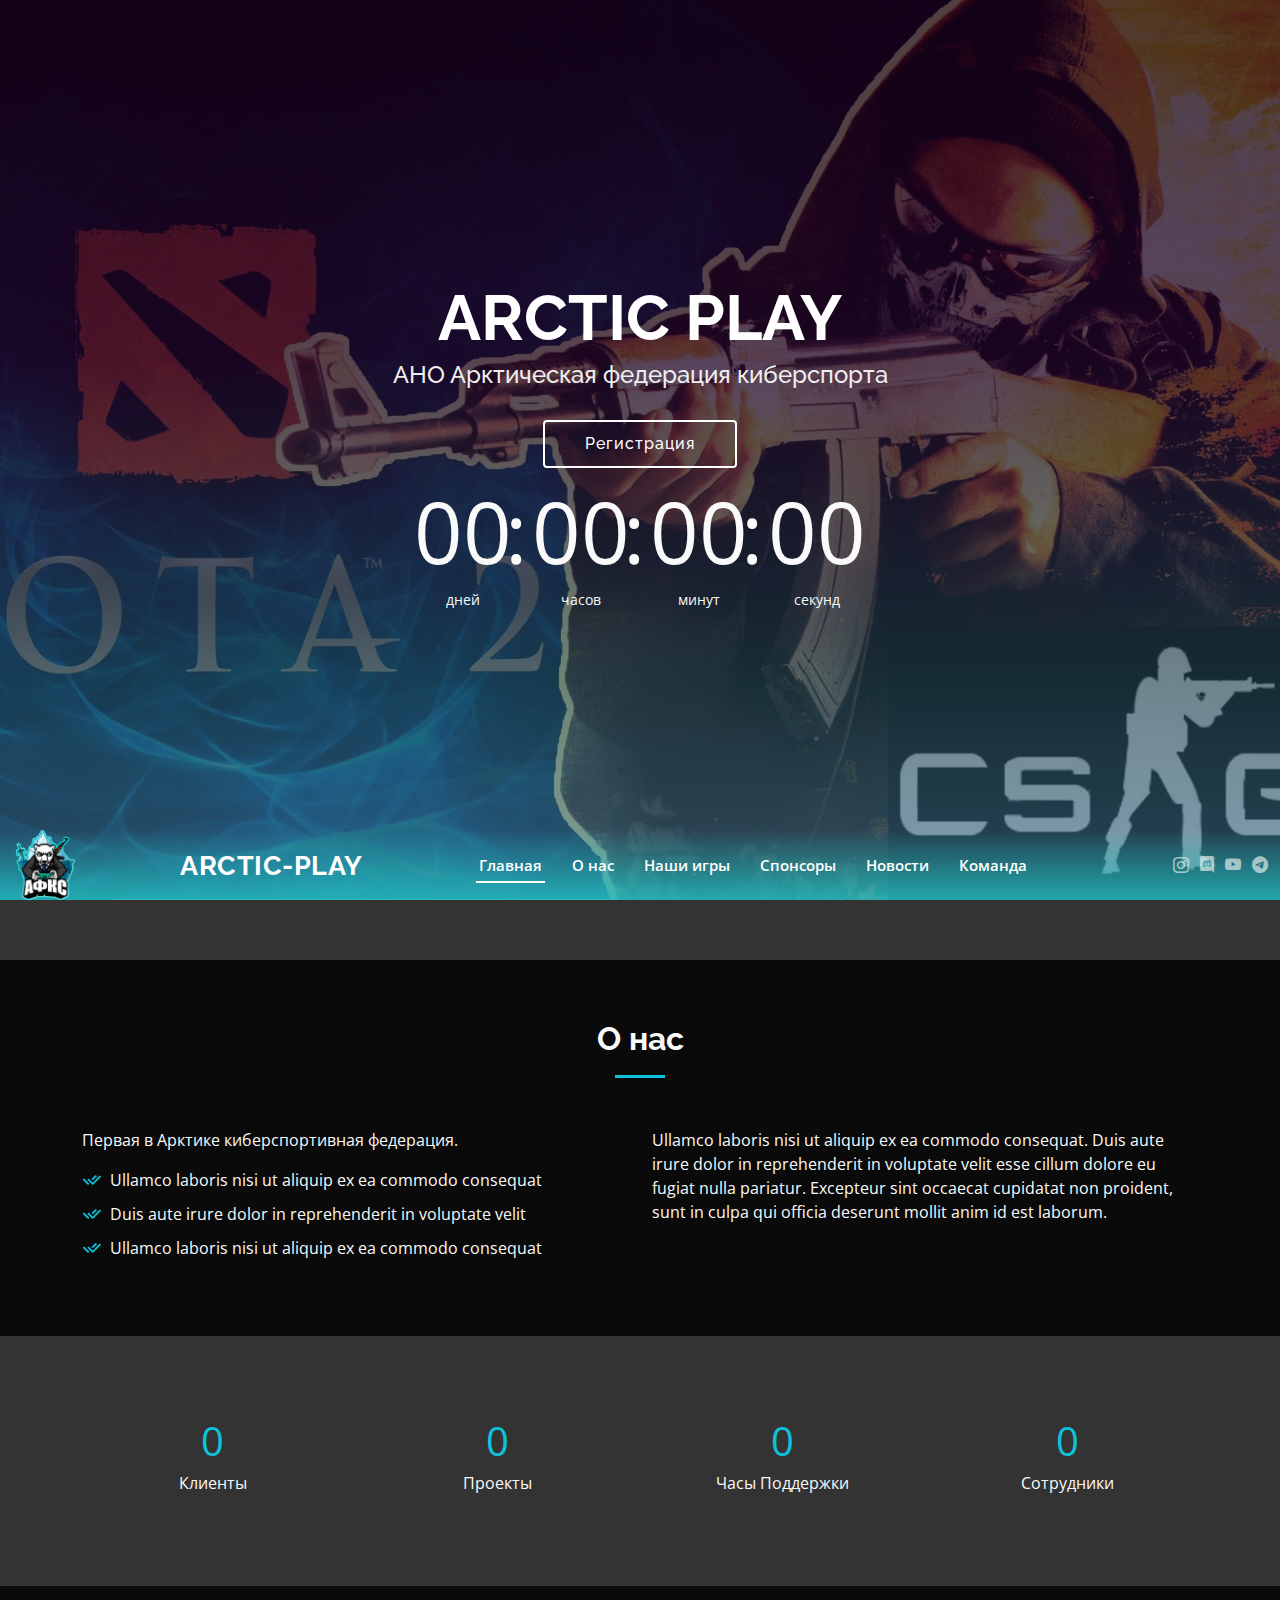
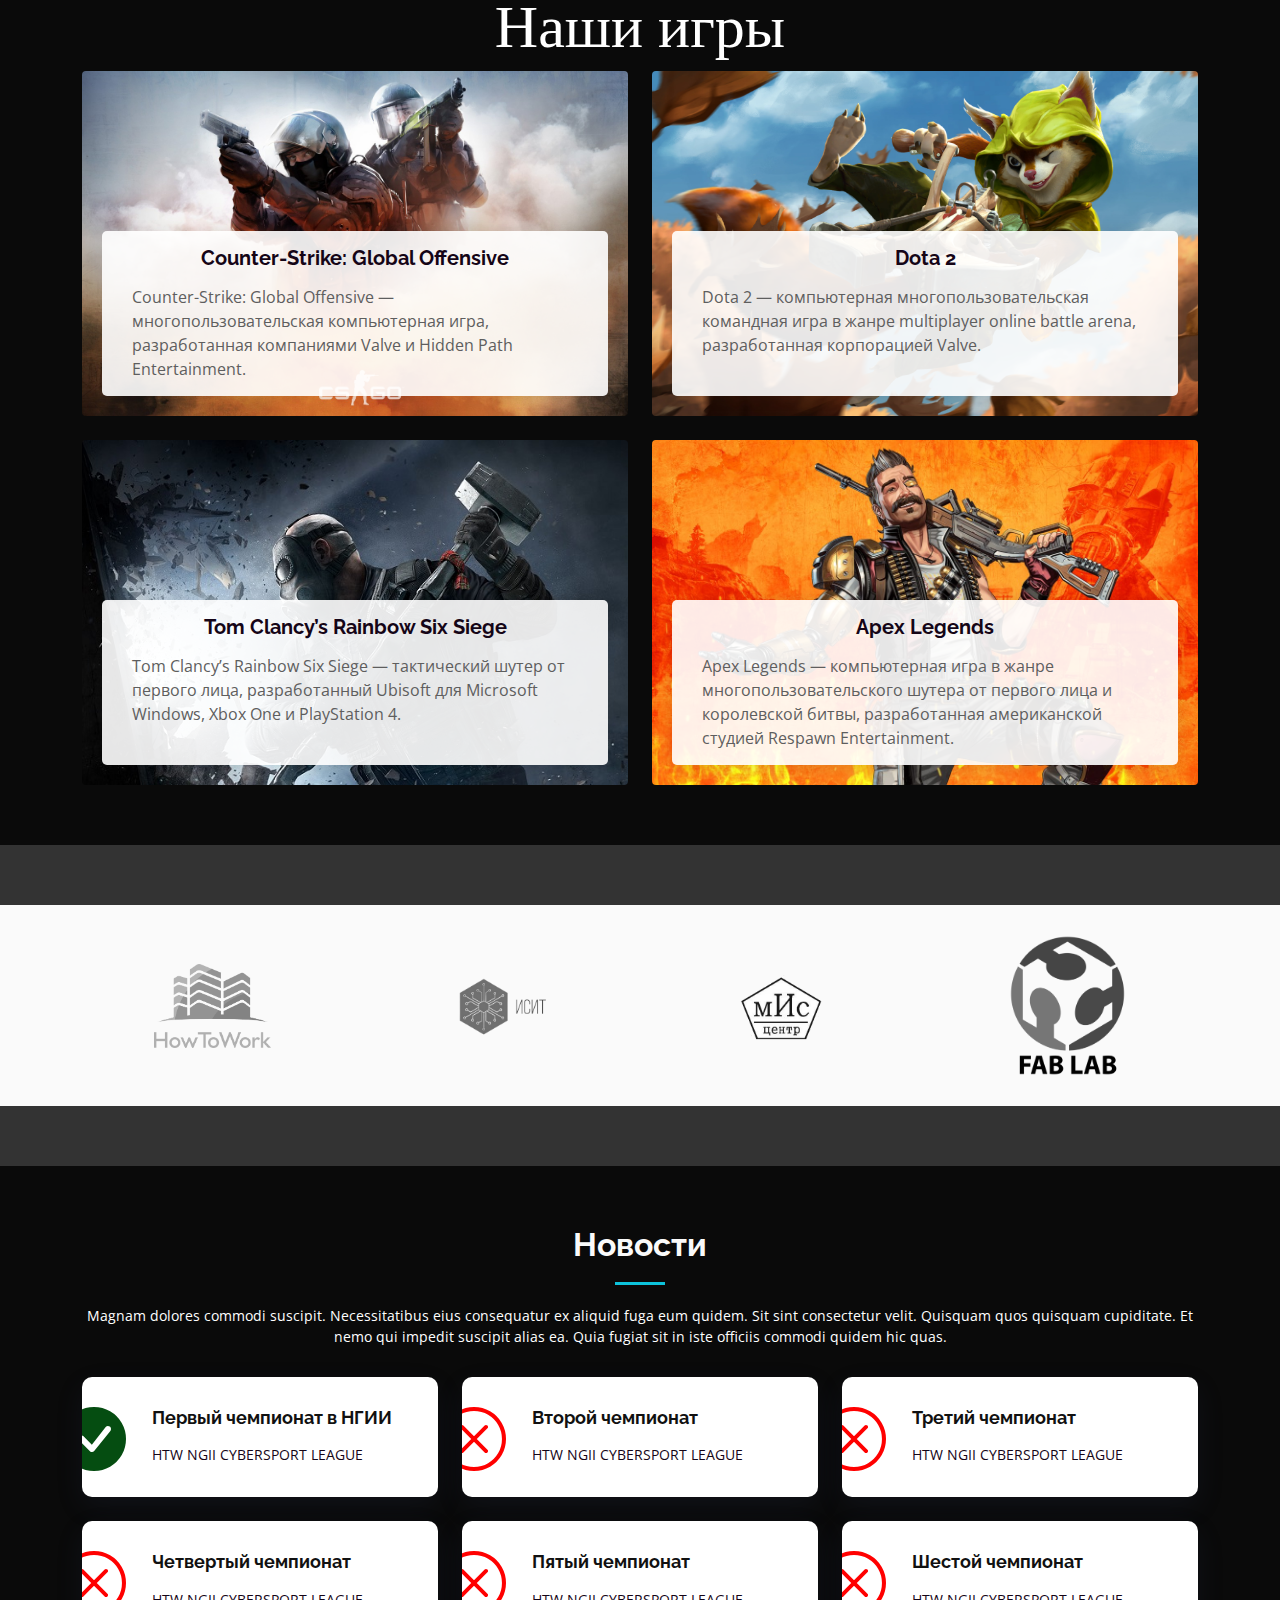
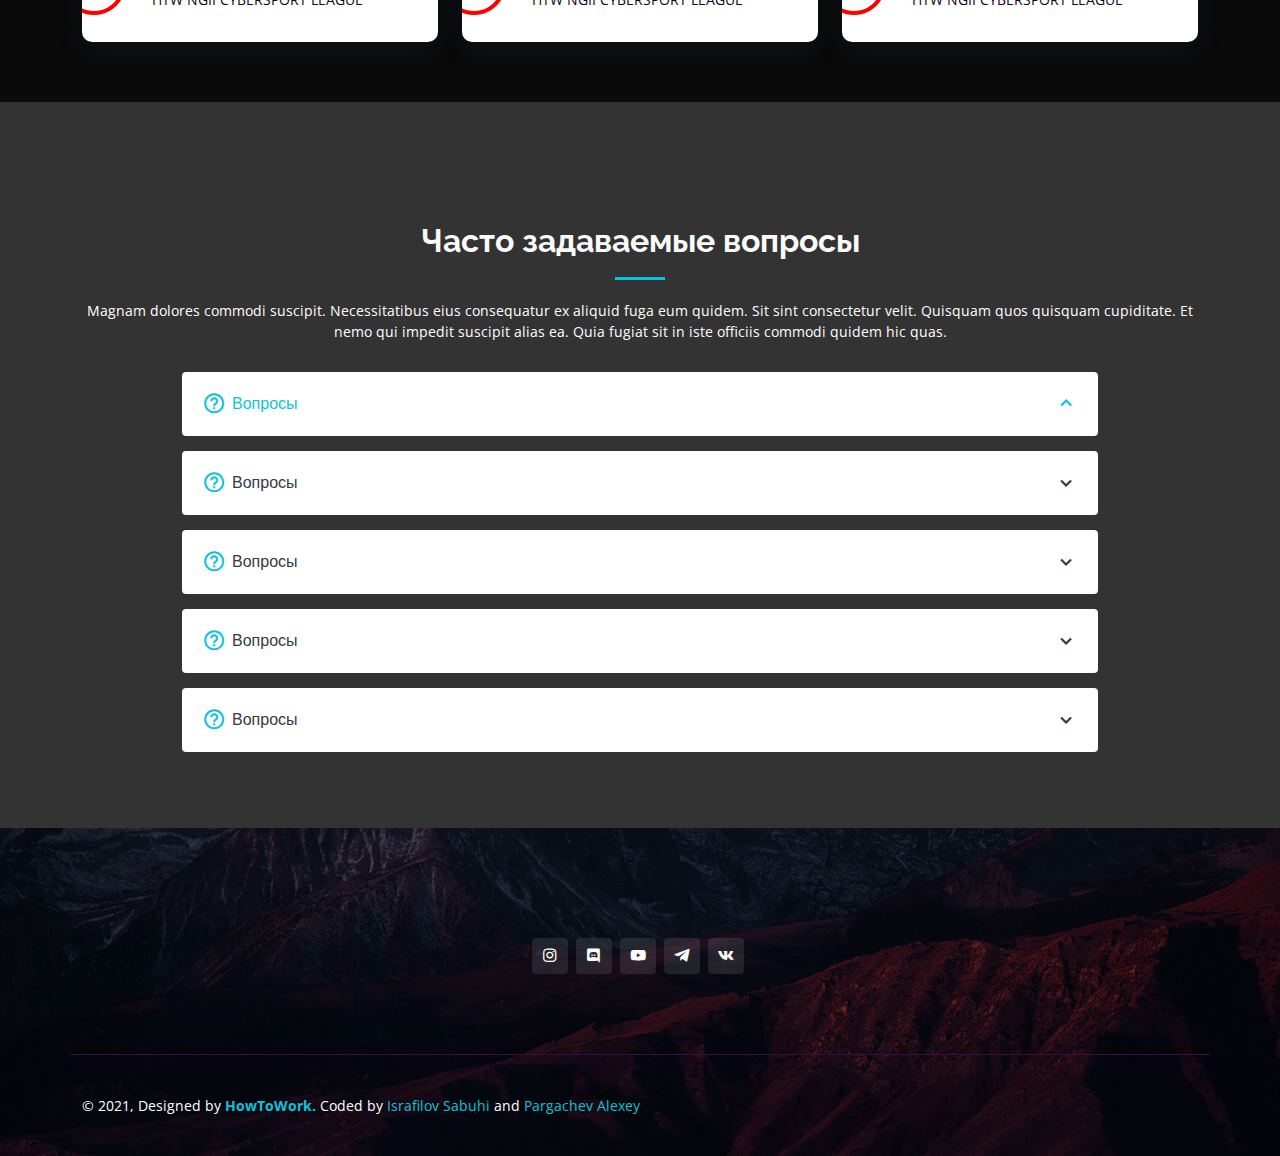
==== commit fbe60343: "Удалил форму контактов" ====
--- a/index.html
+++ b/index.html
@@ -535,117 +535,6 @@
         </div>
       </section>
       <!-- End Frequently Asked Questions Section -->
-
-      <!-- ======= Contact Section ======= -->
-      <section id="contact" class="contact">
-        <div class="container">
-          <div class="section-title">
-            <h2>Contact</h2>
-            <p>
-              Magnam dolores commodi suscipit. Necessitatibus eius consequatur
-              ex aliquid fuga eum quidem. Sit sint consectetur velit. Quisquam
-              quos quisquam cupiditate. Et nemo qui impedit suscipit alias ea.
-              Quia fugiat sit in iste officiis commodi quidem hic quas.
-            </p>
-          </div>
-
-          <div class="row mt-5">
-            <div class="col-lg-4">
-              <div class="info">
-                <div class="address">
-                  <i class="bi bi-geo-alt"></i>
-                  <h4>Location:</h4>
-                  <p>Красноярский край г.Норильск</p>
-                </div>
-
-                <div class="email">
-                  <i class="bi bi-envelope"></i>
-                  <h4>Email:</h4>
-                  <p>info@example.com</p>
-                </div>
-
-                <div class="phone">
-                  <i class="bi bi-phone"></i>
-                  <h4>Телефон:</h4>
-                  <p>+1 5589 55488 55s</p>
-                </div>
-              </div>
-            </div>
-
-            <div class="col-lg-8 mt-5 mt-lg-0">
-              <form
-                action="forms/contact.php"
-                method="post"
-                role="form"
-                class="php-email-form"
-              >
-                <div class="row">
-                  <div class="form-group mt-3">
-                    <input
-                      type="text"
-                      name="name_team"
-                      class="form-control"
-                      id="name_team"
-                      placeholder="Название команды"
-                      required
-                    />
-                  </div>
-                  <div class="form-group mt-3">
-                    <input
-                      type="text"
-                      name="name"
-                      class="form-control"
-                      id="name"
-                      placeholder="ФИО капитана"
-                      required
-                    />
-                  </div>
-                  <div class="col-md-6 form-group mt-3 mt-md-0">
-                    <input
-                      type="email"
-                      class="form-control"
-                      name="email"
-                      id="email"
-                      placeholder="Email"
-                      required
-                    />
-                  </div>
-                  <div class="col-md-6 form-group mt-3 mt-md-0">
-                    <input
-                      type="telefon"
-                      class="form-control"
-                      name="telefon"
-                      id="telefon"
-                      placeholder="Номер телефона"
-                      required
-                    />
-                  </div>
-                </div>
-                <div class="form-group mt-3">
-                  <textarea
-                    class="form-control"
-                    name="message"
-                    rows="5"
-                    placeholder="Message"
-                    required
-                  ></textarea>
-                </div>
-                <div class="my-3">
-                  <div class="loading">Loading</div>
-                  <div class="error-message"></div>
-                  <div class="sent-message">
-                    Your message has been sent. Thank you!
-                  </div>
-                </div>
-                <div class="text-center">
-                  <button type="submit">Отправить</button>
-                </div>
-              </form>
-            </div>
-          </div>
-        </div>
-      </section>
-      <!-- End Contact Section -->
     </main>
     <!-- End #main -->
 
@@ -653,27 +542,6 @@
     <footer id="footer">
       <div class="footer-top">
         <div class="container">
-          <!-- <div class="row justify-content-center">
-            <div class="col-lg-6">
-              <h3>Valera</h3>
-              <p>
-                Et aut eum quis fuga eos sunt ipsa nihil. Labore corporis magni
-                eligendi fuga maxime saepe commodi placeat.
-              </p>
-            </div>
-          </div> -->
-
-          <!-- <div class="row footer-newsletter justify-content-center">
-            <div class="col-lg-6">
-              <form action="" method="post">
-                <input
-                  type="email"
-                  name="email"
-                  placeholder="Enter your Email"
-                /><input type="submit" value="Subscribe" />
-              </form>
-            </div>
-          </div> -->
 
           <div class="social-links">
             <a href="http://instagram.com/anoafk" class="instagram"><i class="bx bxl-instagram"></i></a>
@@ -684,8 +552,6 @@
           </div>
         </div>
       </div>
-
-  
 
       <div class="container footer-bottom clearfix">
         <div class="copyright">
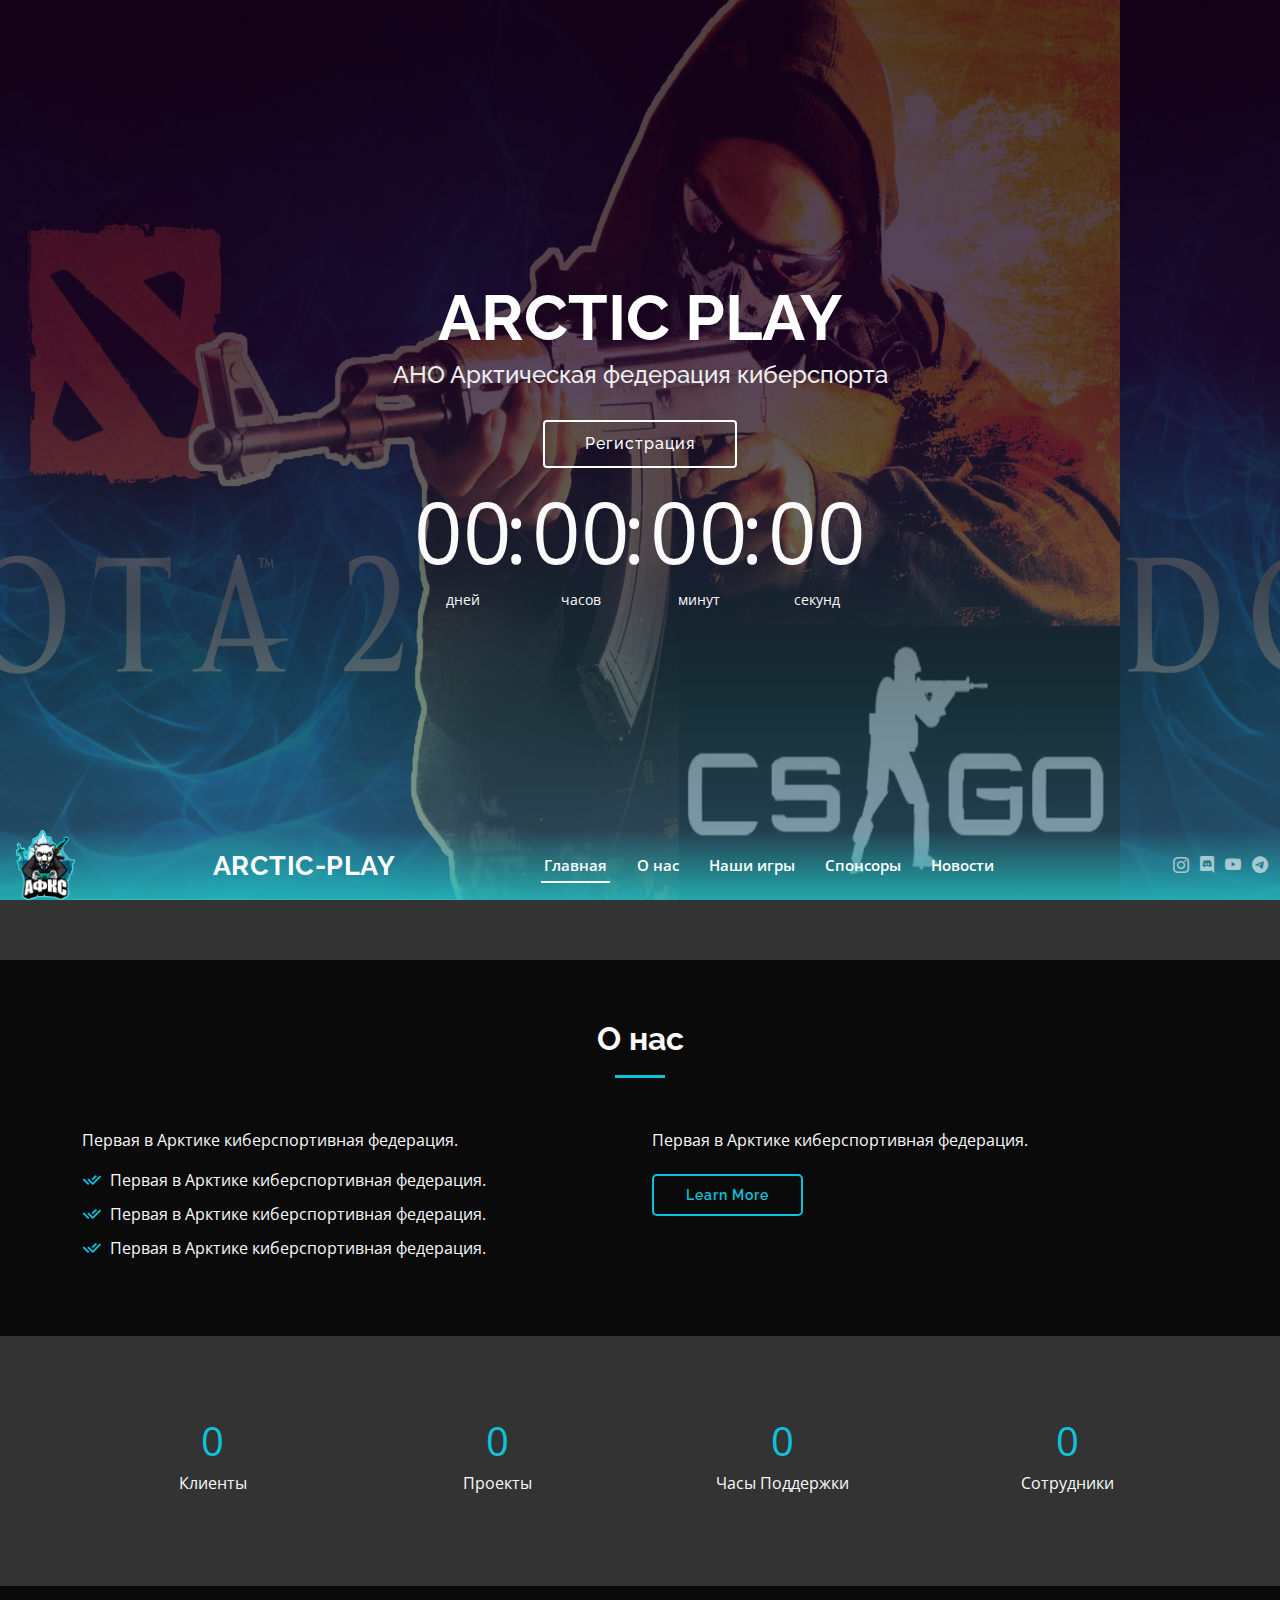
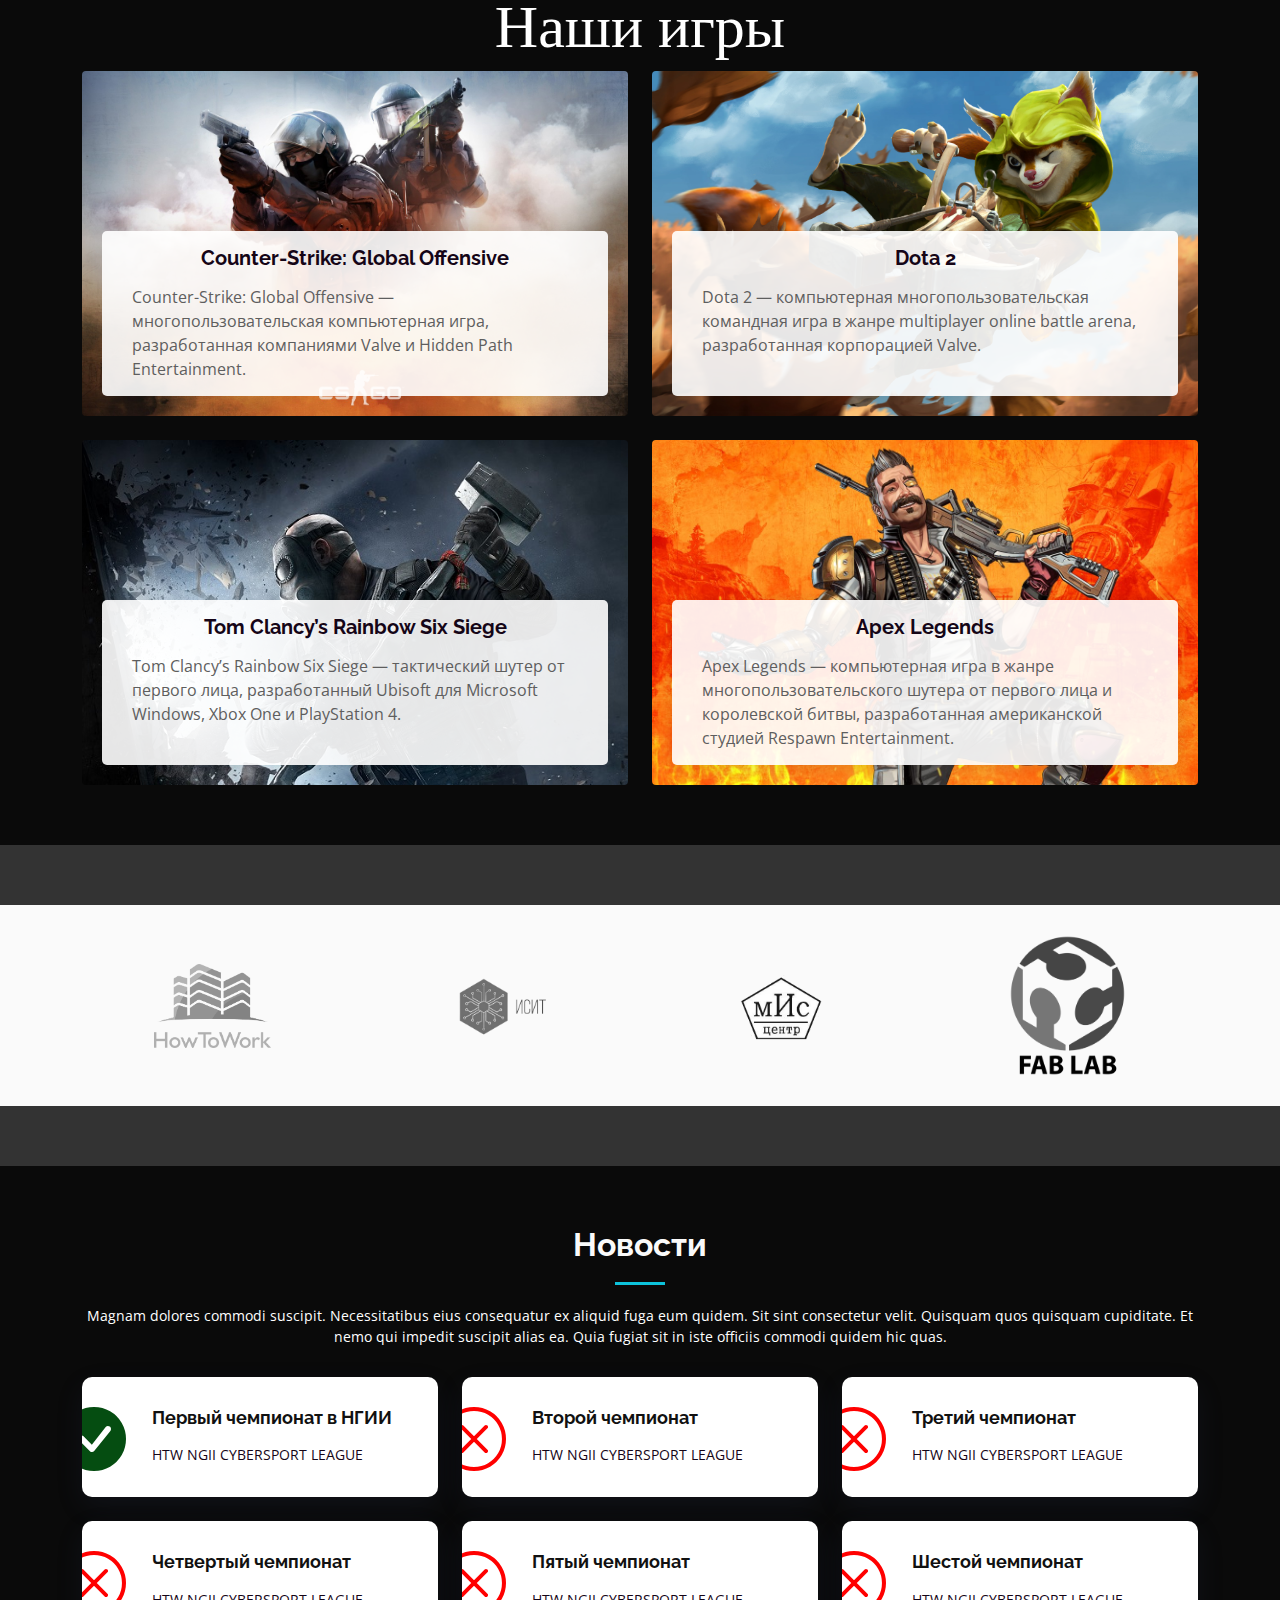
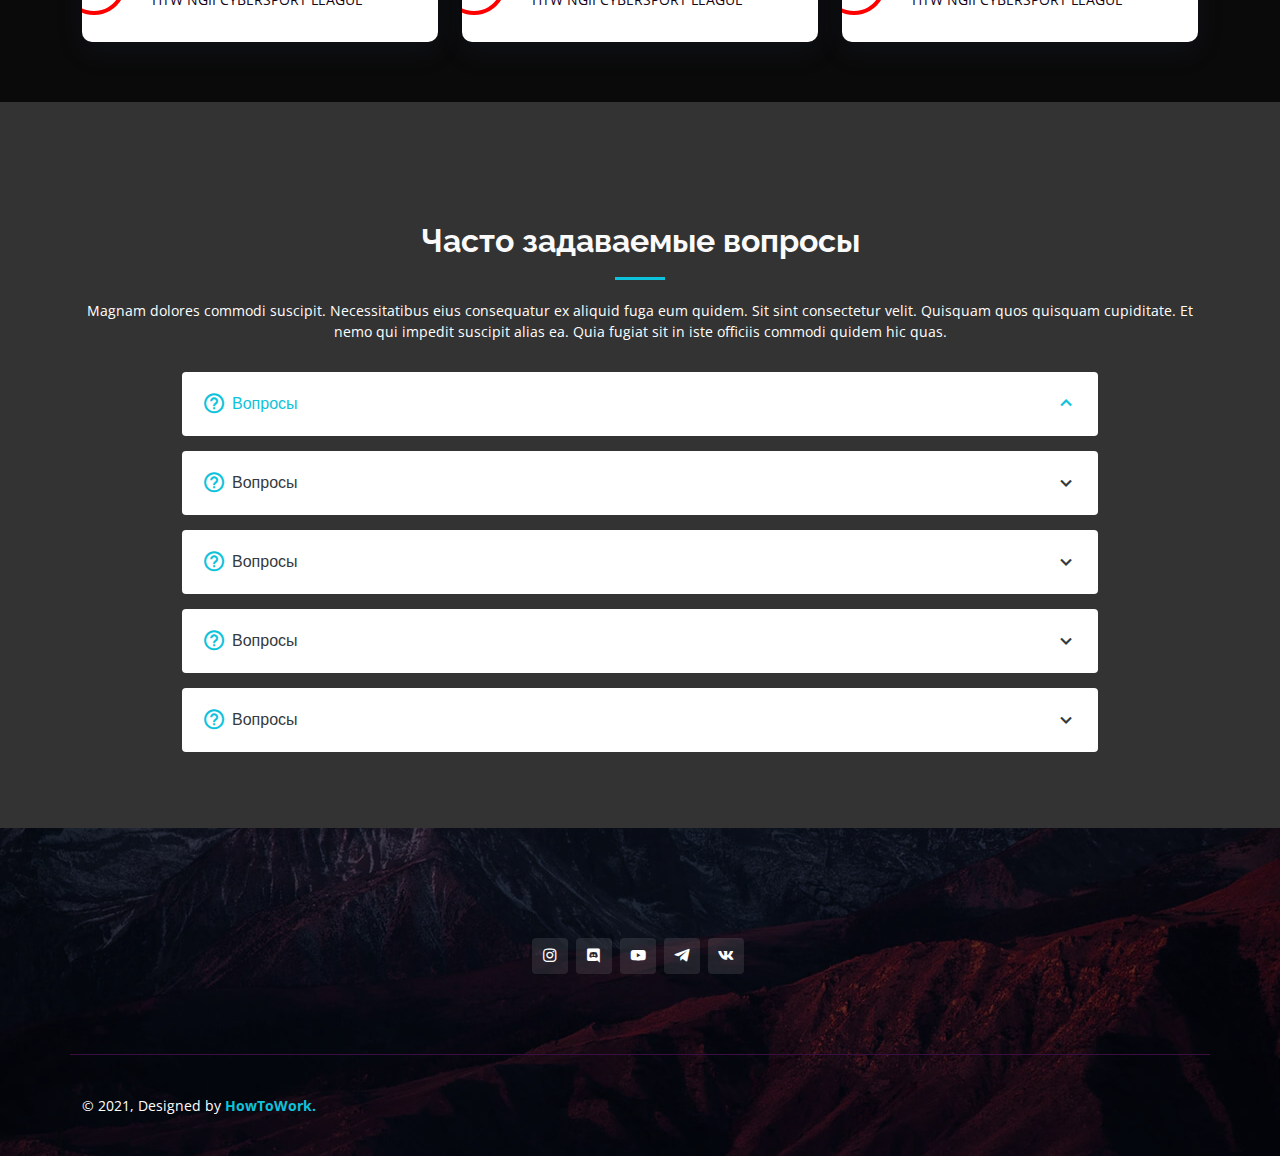
==== commit b3f06396: "сделал адаптацию под мобилу" ====
--- a/index.html
+++ b/index.html
@@ -12,8 +12,6 @@
     <link href="assets/img/favicon.png" rel="icon" />
     <link href="assets/img/apple-touch-icon.png" rel="apple-touch-icon" />
     <link rel="stylesheet" type="text/css" href="/path/to/css/bootstrap-social.css" />
-    <link href="/your-path-to-fontawesome/css/all.css" rel="stylesheet">
-
 
     <!-- Google Fonts -->
     <link
@@ -71,7 +69,6 @@
           <a href="index.html">Arctic-Play</a>
         </h1>
         
-
         <nav id="navbar" class="navbar order-last order-lg-0">
           <ul>
             <li><a class="nav-link scrollto active" href="#hero">Главная</a></li>
@@ -79,20 +76,18 @@
             <li><a class="nav-link scrollto" href="#our-values">Наши игры</a></li>
             <li><a class="nav-link scrollto" href="#clients">Спонсоры</a></li>
             <li><a class="nav-link scrollto" href="#news">Новости</a></li>
-            <li><a class="nav-link scrollto" href="#team">Команда</a></li>
-            
-           
-          <i class="bi bi-list mobile-nav-toggle"></i>
+
           </ul>
         </nav>
         <!-- .navbar -->
 
-        <div class="header-social-links d-flex align-items-center">
+        <div id="header-social-links" class="header-social-links d-flex align-items-center">
           <a href="http://instagram.com/anoafk" class="instagram"><i class="bi bi-instagram"></i></a>
           <a href="https://discord.gg/ZNvShgyUMp" class="discord"><i class="bi bi-discord"></i></a>
           <a href="https://www.youtube.com/channel/UC_Gmg4RUfAyDIAUdkXlFHZQ" class="youtube"><i class="bi bi-youtube"></i></a>
           <a href="https://t.me/anoafk" class="telegram"><i class="bi bi-telegram"></i></a>
         </div>
+        <i class="bi bi-list mobile-nav-toggle"></i>
       </div>
     </header>
     <!-- End Header -->
@@ -113,28 +108,21 @@
                 </p>
                 <ul>
                   <li>
-                    <i class="ri-check-double-line"></i> Ullamco laboris nisi ut
-                    aliquip ex ea commodo consequat
+                    <i class="ri-check-double-line"></i> Первая в Арктике киберспортивная федерация.
                   </li>
                   <li>
-                    <i class="ri-check-double-line"></i> Duis aute irure dolor
-                    in reprehenderit in voluptate velit
+                    <i class="ri-check-double-line"></i> Первая в Арктике киберспортивная федерация.
                   </li>
                   <li>
-                    <i class="ri-check-double-line"></i> Ullamco laboris nisi ut
-                    aliquip ex ea commodo consequat
+                    <i class="ri-check-double-line"></i> Первая в Арктике киберспортивная федерация.
                   </li>
                 </ul>
               </div>
               <div class="col-lg-6 pt-4 pt-lg-0">
                 <p>
-                  Ullamco laboris nisi ut aliquip ex ea commodo consequat. Duis
-                  aute irure dolor in reprehenderit in voluptate velit esse
-                  cillum dolore eu fugiat nulla pariatur. Excepteur sint
-                  occaecat cupidatat non proident, sunt in culpa qui officia
-                  deserunt mollit anim id est laborum.
+                  Первая в Арктике киберспортивная федерация.
                 </p>
-                <!-- <a href="#" class="btn-learn-more">Learn More</a> -->
+                <a href="#" class="btn-learn-more">Learn More</a>
               </div>
             </div>
           </div>
@@ -556,8 +544,6 @@
       <div class="container footer-bottom clearfix">
         <div class="copyright">
           &copy; 2021, Designed by <strong><span><a href="https://www.howtowork.ru/" target="_blank">HowToWork.</a></span></strong> 
-          Coded by <a href="https://www.instagram.com/sabuhi_israfilov/?hl=ru" target="_blank">Israfilov Sabuhi</a> 
-          and <a href="https://www.instagram.com/apargachev/?hl=ru" target="_blank">Pargachev Alexey</a>
         </div>
         <div class="credits">
           <!-- <a href="https://bootstrapmade.com/">Политика конфиденциальности</a> -->
--- a/assets/css/style.css
+++ b/assets/css/style.css
@@ -223,10 +223,17 @@
 }
 
 @media (max-width: 768px) {
-  .header-social-links {
-    padding: 0 15px 0 0;
-  }
-}
+  .header-social-links a{
+    display: none;
+  }
+}
+
+/* @media (max-width: 600px) {
+  .header-social-links a{
+    display: none;
+  }
+} */
+
 
 /*--------------------------------------------------------------
 # Navigation Menu
@@ -393,7 +400,7 @@
   right: 0;
   left: 0;
   bottom: 0;
-  background: rgba(0, 0, 0, 0.9);
+  background: none;
   transition: 0.3s;
   z-index: 999;
 }
@@ -483,7 +490,7 @@
 #hero {
   width: 100%;
   height: 100vh;
-  background: url('../img/gaming-cover-pic.jpg') top center;
+  background: url('../img/gaming-cover-pic.jpg') round center;
   background-size: cover;
   position: relative;
   margin-bottom: -70px;
@@ -594,10 +601,6 @@
 }
 
 @media (max-width: 768px) {
-  #hero h1 {
-    font-size: 30px;
-    line-height: 36px;
-  }
   #hero h2 {
     font-size: 18px;
     line-height: 24px;
@@ -1775,4 +1778,11 @@
   content: ':';
   position: absolute;
   right: -15px;
+}
+
+@media (max-width: 768px) {
+  .timer__items {
+    display: flex;
+    font-size: xxx-large;
+  }
 }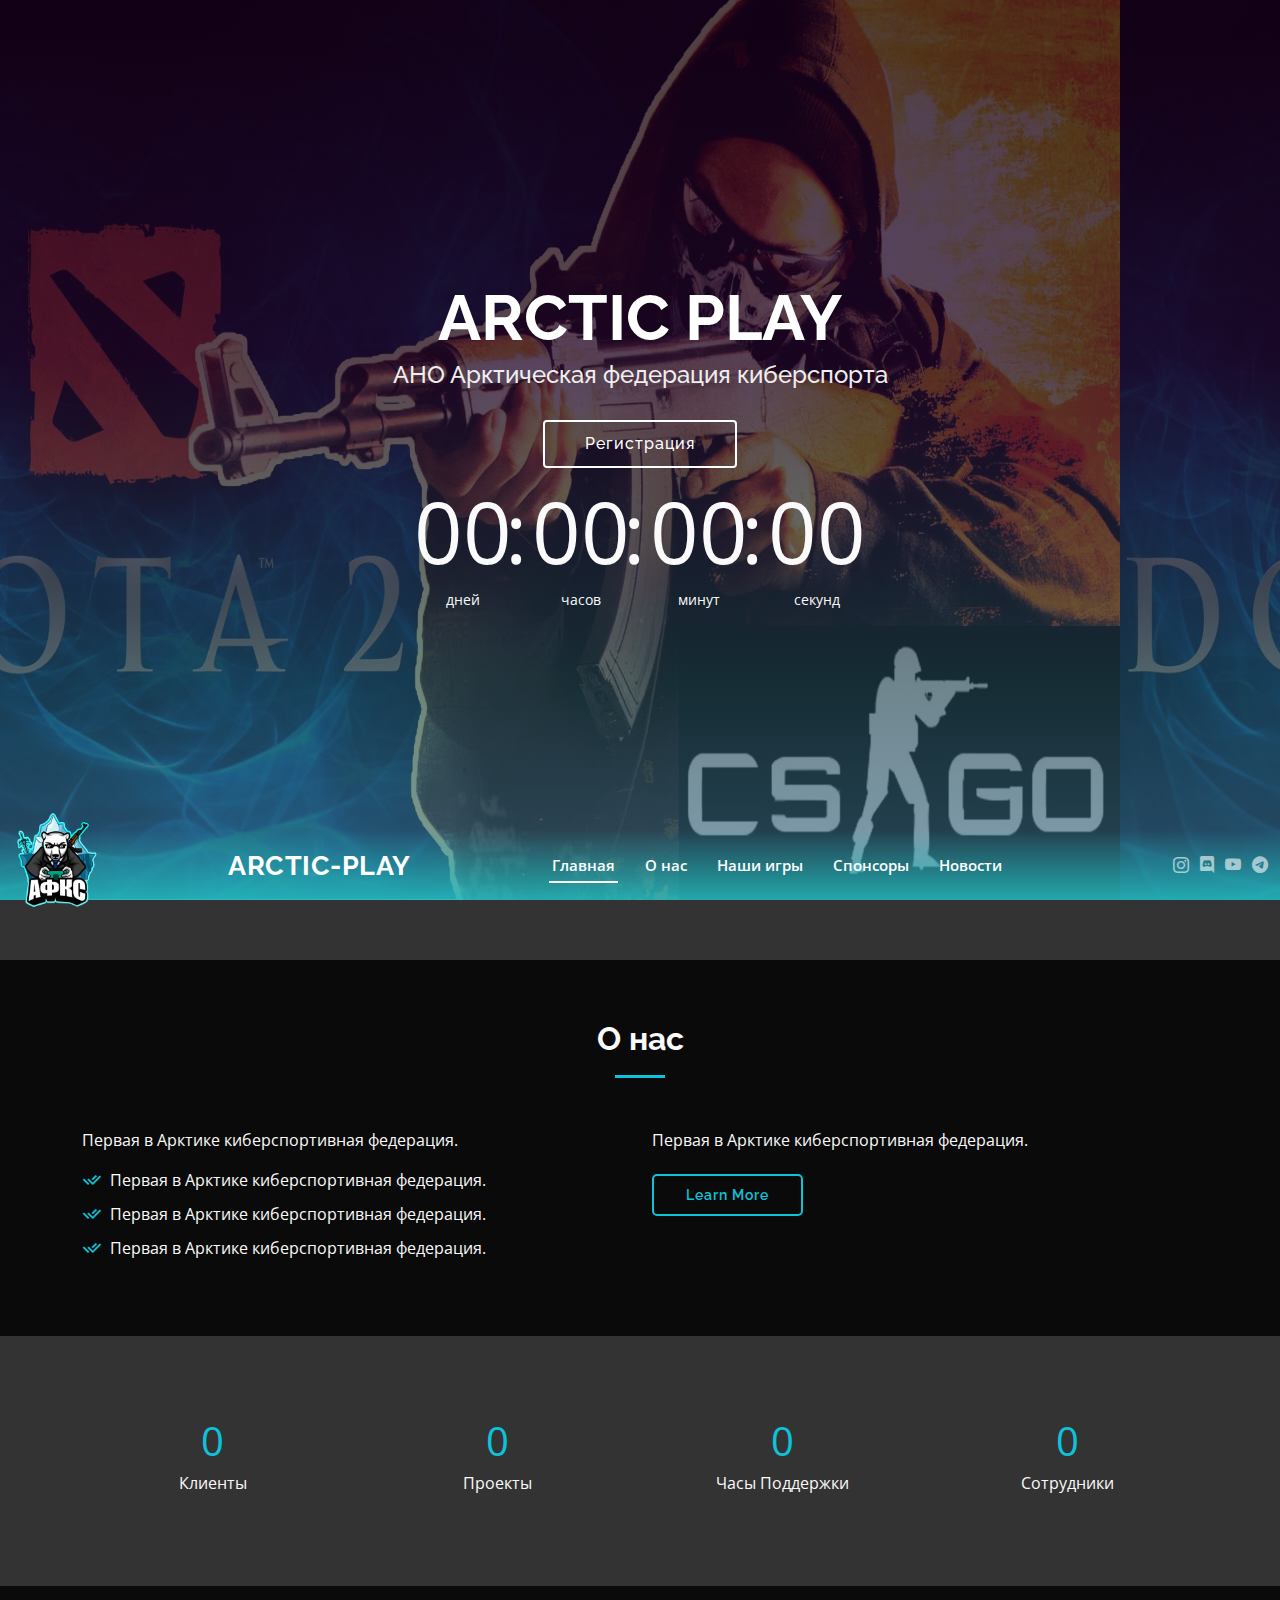
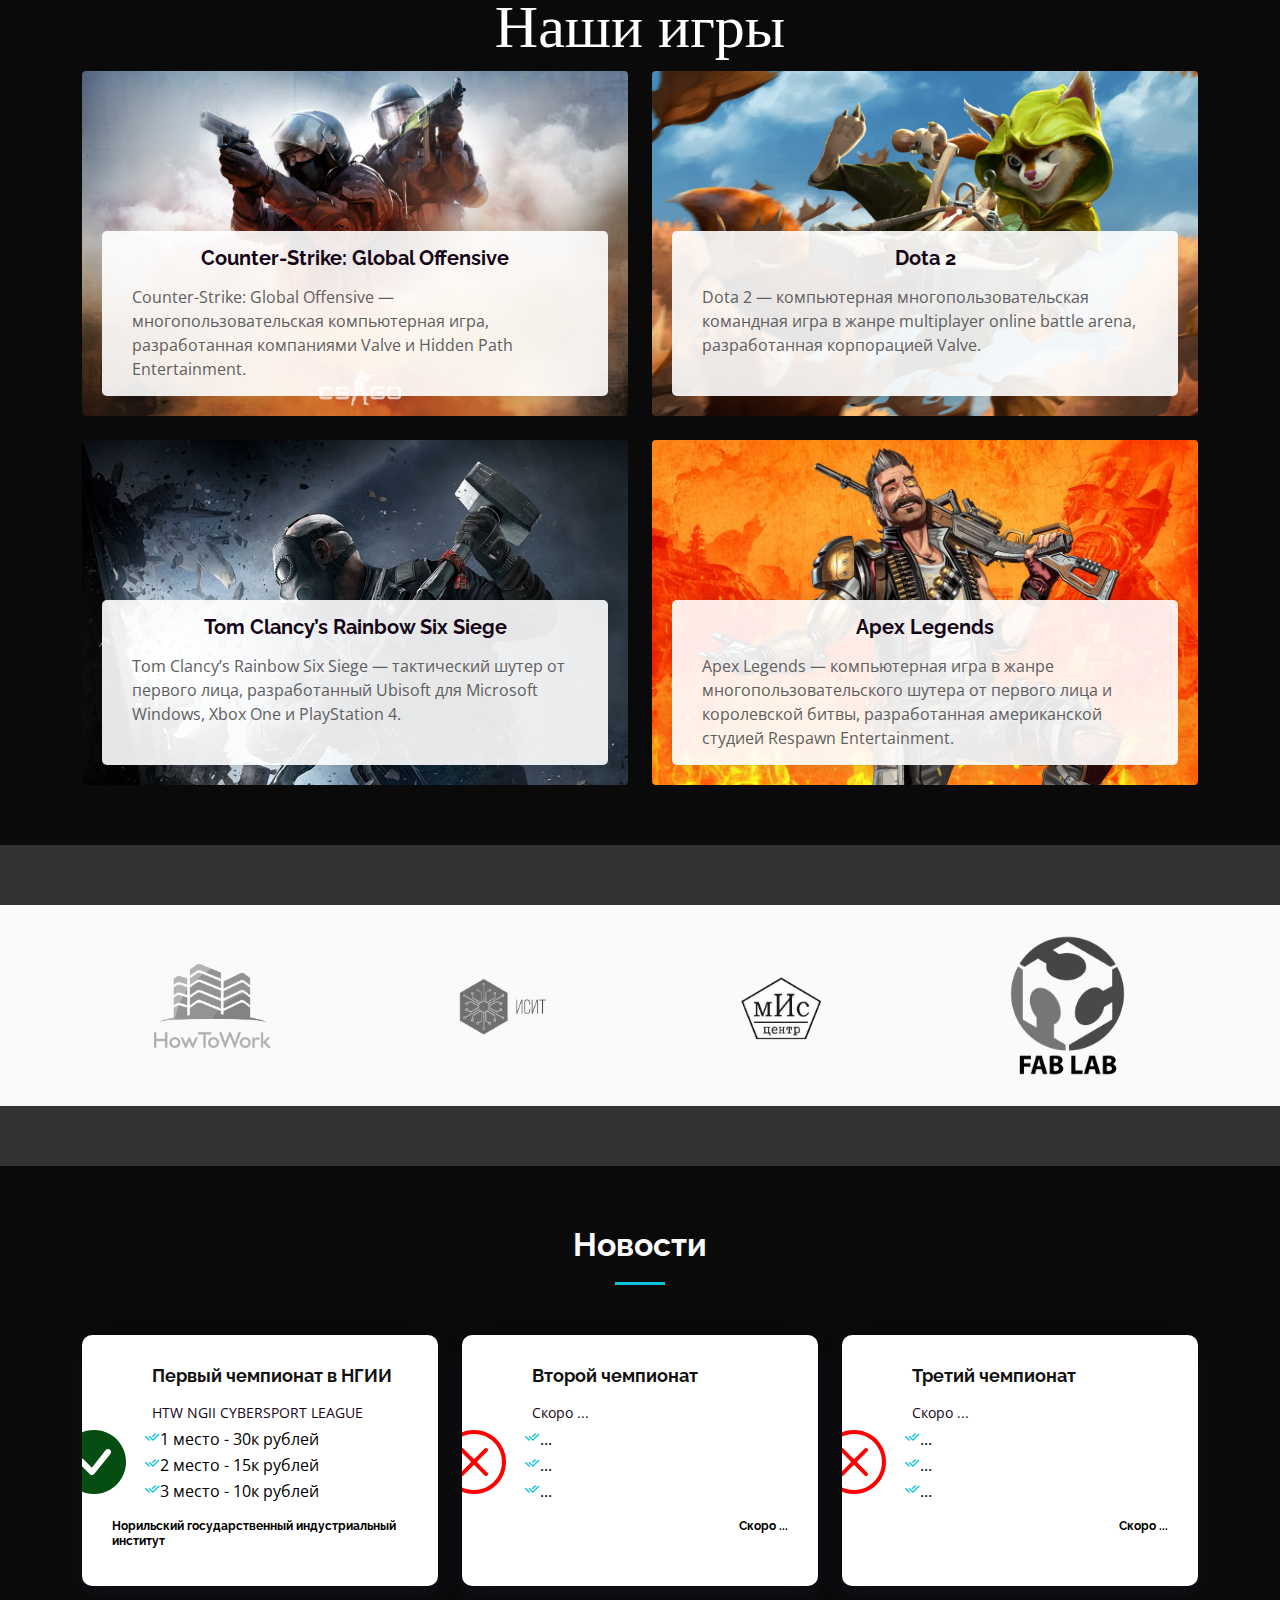
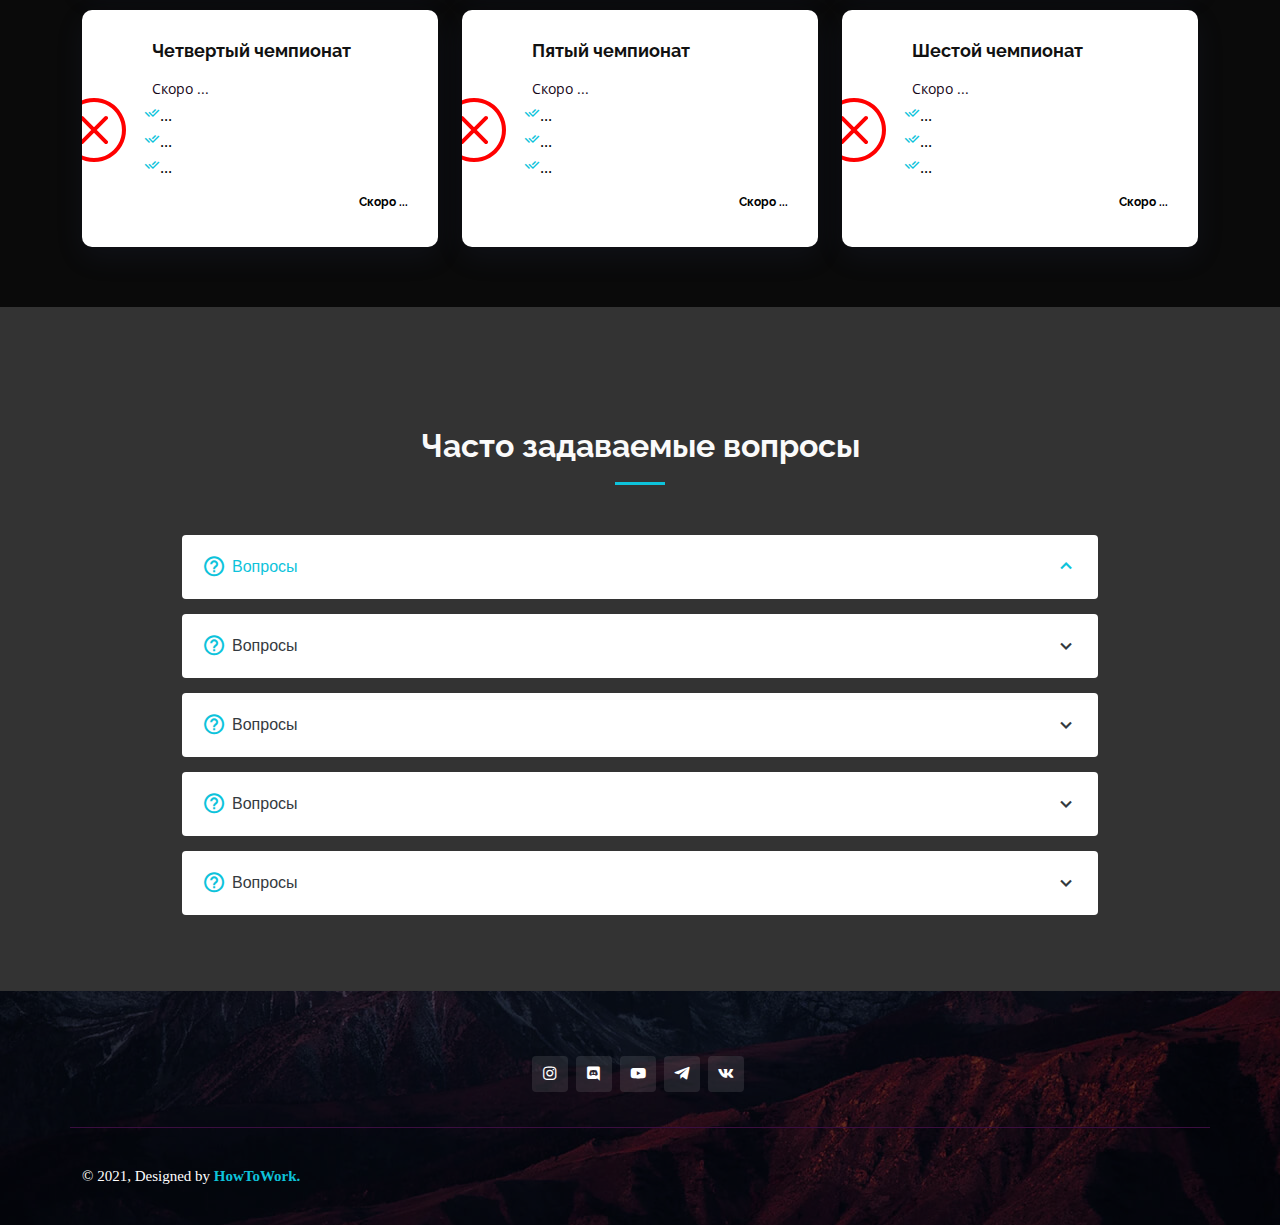
==== commit 765c5ed4: "изменил карточки и добавил для них стили" ====
--- a/index.html
+++ b/index.html
@@ -312,12 +312,6 @@
           <div class="container">
             <div class="section-title">
               <h2>Новости</h2>
-              <p>
-                Magnam dolores commodi suscipit. Necessitatibus eius consequatur
-                ex aliquid fuga eum quidem. Sit sint consectetur velit. Quisquam
-                quos quisquam cupiditate. Et nemo qui impedit suscipit alias ea.
-                Quia fugiat sit in iste officiis commodi quidem hic quas.
-              </p>
             </div>
 
             <div class="row">
@@ -326,10 +320,18 @@
                   <div class="icon">
                     <i class="bi bi-check-circle-fill" style="color: #054d11"></i>
                   </div>
-                  <h4 class="title"><a href="#">Первый чемпионат в НГИИ</a></h4>
+                  <h4 class="title">Первый чемпионат в НГИИ</h4>
                   <p class="description">
                     HTW NGII CYBERSPORT LEAGUE
                   </p>
+                  <div class="cards_p">
+                  <ul>
+                    <li><i class="ri-check-double-line"></i>1 место - 30к рублей</li>
+                    <li><i class="ri-check-double-line"></i>2 место - 15к рублей</li>
+                    <li><i class="ri-check-double-line"></i>3 место - 10к рублей</li>
+                  </ul>
+                </div>
+                <h6>Норильский государственный индустриальный институт</h6>
                 </div>
               </div>
 
@@ -338,10 +340,18 @@
                   <div class="icon">
                     <i class="bi bi-x-circle" style="color: #ff0000"></i>
                   </div>
-                  <h4 class="title"><a href="#">Второй чемпионат</a></h4>
+                  <h4 class="title">Второй чемпионат</h4>
                   <p class="description">
-                    HTW NGII CYBERSPORT LEAGUE
+                   Скоро ...
                   </p>
+                  <div class="cards_p">
+                    <ul>
+                      <li><i class="ri-check-double-line"></i>...</li>
+                       <li><i class="ri-check-double-line"></i>...</li>
+                       <li><i class="ri-check-double-line"></i>...</li>
+                    </ul>
+                  </div>
+                  <h6> Скоро ...</h6>
                 </div>
               </div>
 
@@ -350,10 +360,18 @@
                   <div class="icon">
                     <i class="bi bi-x-circle" style="color: #ff0000"></i>
                   </div>
-                  <h4 class="title"><a href="#">Третий чемпионат</a></h4>
+                  <h4 class="title">Третий чемпионат</h4>
                   <p class="description">
-                    HTW NGII CYBERSPORT LEAGUE
-                  </p>
+                    Скоро ...
+                   </p>
+                   <div class="cards_p">
+                     <ul>
+                      <li><i class="ri-check-double-line"></i>...</li>
+                      <li><i class="ri-check-double-line"></i>...</li>
+                      <li><i class="ri-check-double-line"></i>...</li>
+                     </ul>
+                   </div>
+                   <h6> Скоро ...</h6>
                 </div>
               </div>
 
@@ -362,10 +380,18 @@
                   <div class="icon">
                     <i class="bi bi-x-circle" style="color: #ff0000"></i>
                   </div>
-                  <h4 class="title"><a href="#">Четвертый чемпионат</a></h4>
+                  <h4 class="title">Четвертый чемпионат</h4>
                   <p class="description">
-                    HTW NGII CYBERSPORT LEAGUE
-                  </p>
+                    Скоро ...
+                   </p>
+                   <div class="cards_p">
+                     <ul>
+                      <li><i class="ri-check-double-line"></i>...</li>
+                      <li><i class="ri-check-double-line"></i>...</li>
+                      <li><i class="ri-check-double-line"></i>...</li>
+                     </ul>
+                   </div>
+                   <h6> Скоро ...</h6>
                 </div>
               </div>
 
@@ -374,10 +400,18 @@
                   <div class="icon">
                     <i class="bi bi-x-circle" style="color: #ff0000"></i>
                   </div>
-                  <h4 class="title"><a href="#">Пятый чемпионат</a></h4>
+                  <h4 class="title">Пятый чемпионат</h4>
                   <p class="description">
-                    HTW NGII CYBERSPORT LEAGUE
-                  </p>
+                    Скоро ...
+                   </p>
+                   <div class="cards_p">
+                     <ul>
+                      <li><i class="ri-check-double-line"></i>...</li>
+                      <li><i class="ri-check-double-line"></i>...</li>
+                      <li><i class="ri-check-double-line"></i>...</li>
+                     </ul>
+                   </div>
+                   <h6> Скоро ...</h6>
                 </div>
               </div>
 
@@ -386,10 +420,18 @@
                   <div class="icon">
                     <i class="bi bi-x-circle" style="color: #ff0000"></i>
                   </div>
-                  <h4 class="title"><a href="#">Шестой чемпионат</a></h4>
+                  <h4 class="title">Шестой чемпионат</h4>
                   <p class="description">
-                    HTW NGII CYBERSPORT LEAGUE
-                  </p>
+                    Скоро ...
+                   </p>
+                   <div class="cards_p">
+                     <ul>
+                       <li><i class="ri-check-double-line"></i>...</li>
+                       <li><i class="ri-check-double-line"></i>...</li>
+                       <li><i class="ri-check-double-line"></i>...</li>
+                     </ul>
+                   </div>
+                   <h6> Скоро ...</h6>
                 </div>
               </div>
             </div>
@@ -405,12 +447,6 @@
         <div class="container">
           <div class="section-title">
             <h2>Часто задаваемые вопросы</h2>
-            <p>
-              Magnam dolores commodi suscipit. Necessitatibus eius consequatur
-              ex aliquid fuga eum quidem. Sit sint consectetur velit. Quisquam
-              quos quisquam cupiditate. Et nemo qui impedit suscipit alias ea.
-              Quia fugiat sit in iste officiis commodi quidem hic quas.
-            </p>
           </div>
 
           <div class="faq-list">
--- a/assets/css/style.css
+++ b/assets/css/style.css
@@ -1,10 +1,3 @@
-/**
-* Template Name: Valera - v4.1.0
-* Template URL: https://bootstrapmade.com/valera-free-bootstrap-theme/
-* Author: BootstrapMade.com
-* License: https://bootstrapmade.com/license/
-*/
-
 /*--------------------------------------------------------------
 # General
 --------------------------------------------------------------*/
@@ -13,7 +6,8 @@
 }
 
 .afcslogo {
-  width: 67px;
+  width: 90px;
+  margin-bottom: 10px;
 }
 
 .faq-text {
@@ -47,6 +41,13 @@
 h6 {
   font-family: 'Raleway', sans-serif;
 }
+
+@media (max-width: 720px) {
+  .afcslogo {
+    width: 80px;
+  }
+}
+
 
 /*--------------------------------------------------------------
 # Preloader
@@ -894,11 +895,11 @@
   font-size: 18px;
 }
 
-.services .title a {
+.services .title {
   color: #111;
 }
 
-.services .icon-box:hover .title a {
+.services .icon-box:hover .title {
   color: #0dc3db;
 }
 
@@ -910,6 +911,19 @@
   color: #150517;
 }
 
+.cards_p ul{
+    color: black;
+    list-style: none;
+}
+.cards_p ul li i{
+  color: #0dc3db;
+}
+.icon-box h6{
+  color: black;
+  float: right;
+  font-size: 12px;
+  font-weight: bold;
+}
 /*--------------------------------------------------------------
 # Testimonials
 --------------------------------------------------------------*/
@@ -1638,7 +1652,7 @@
   position: relative;
   z-index: 2;
   text-align: center;
-  padding: 80px 0;
+  padding: 35px 0;
 }
 
 #footer .footer-top h3 {
@@ -1733,7 +1747,9 @@
 }
 
 #footer .copyright {
-  float: left;
+  color: #ffffff;
+  font: 15px bold;
+  text-align: left;
 }
 
 #footer .credits {
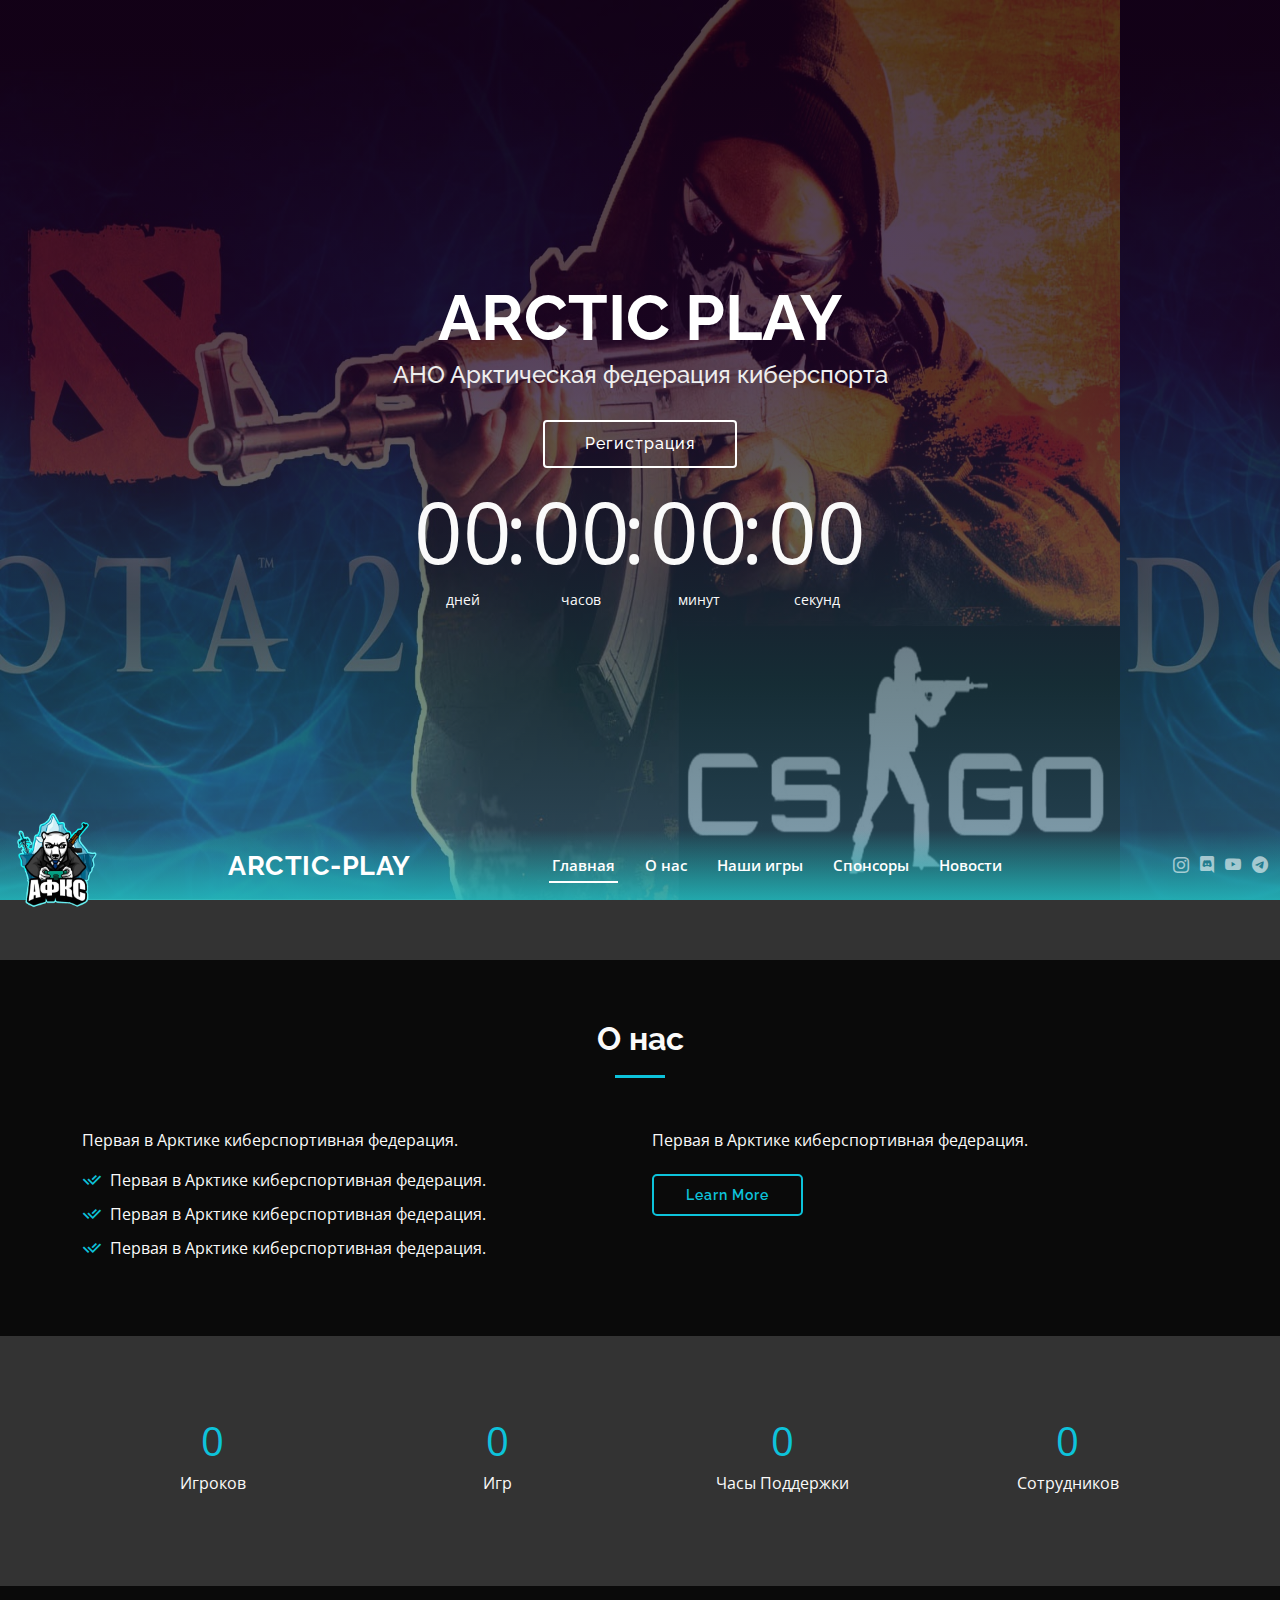
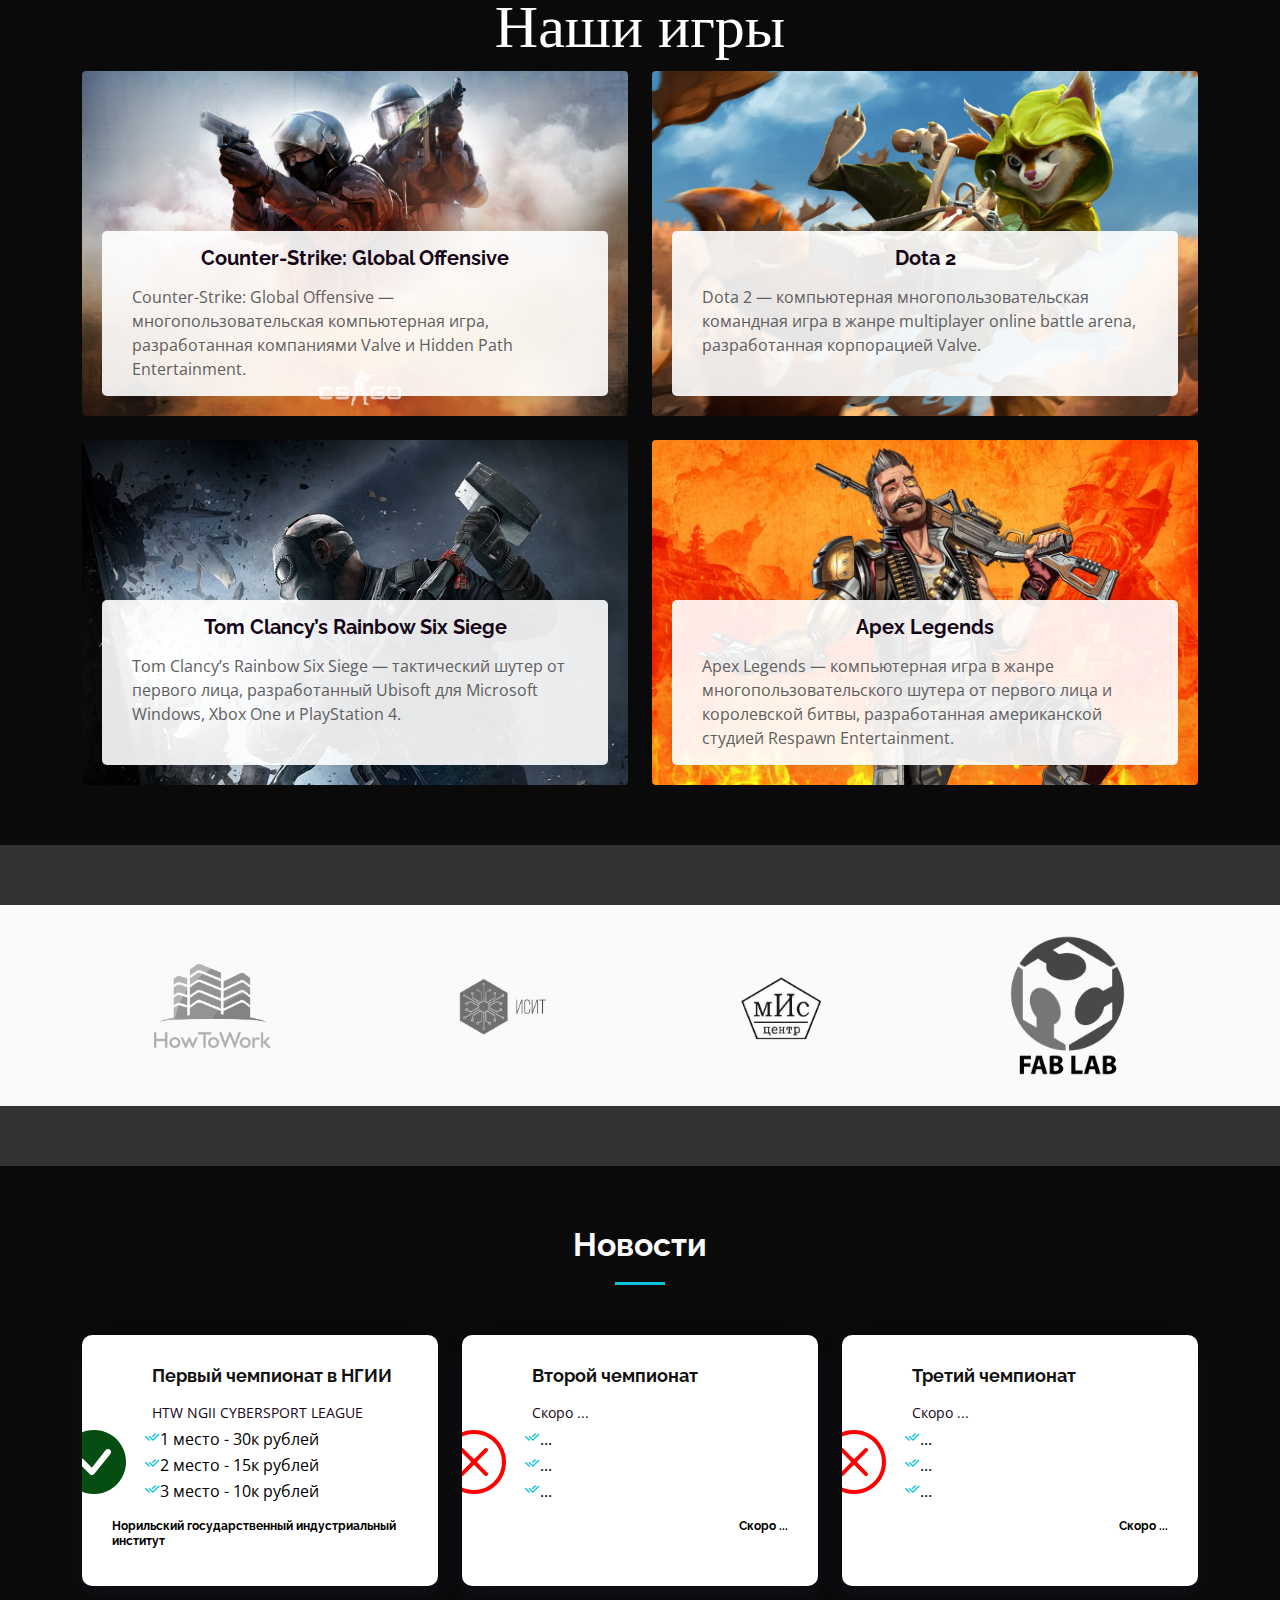
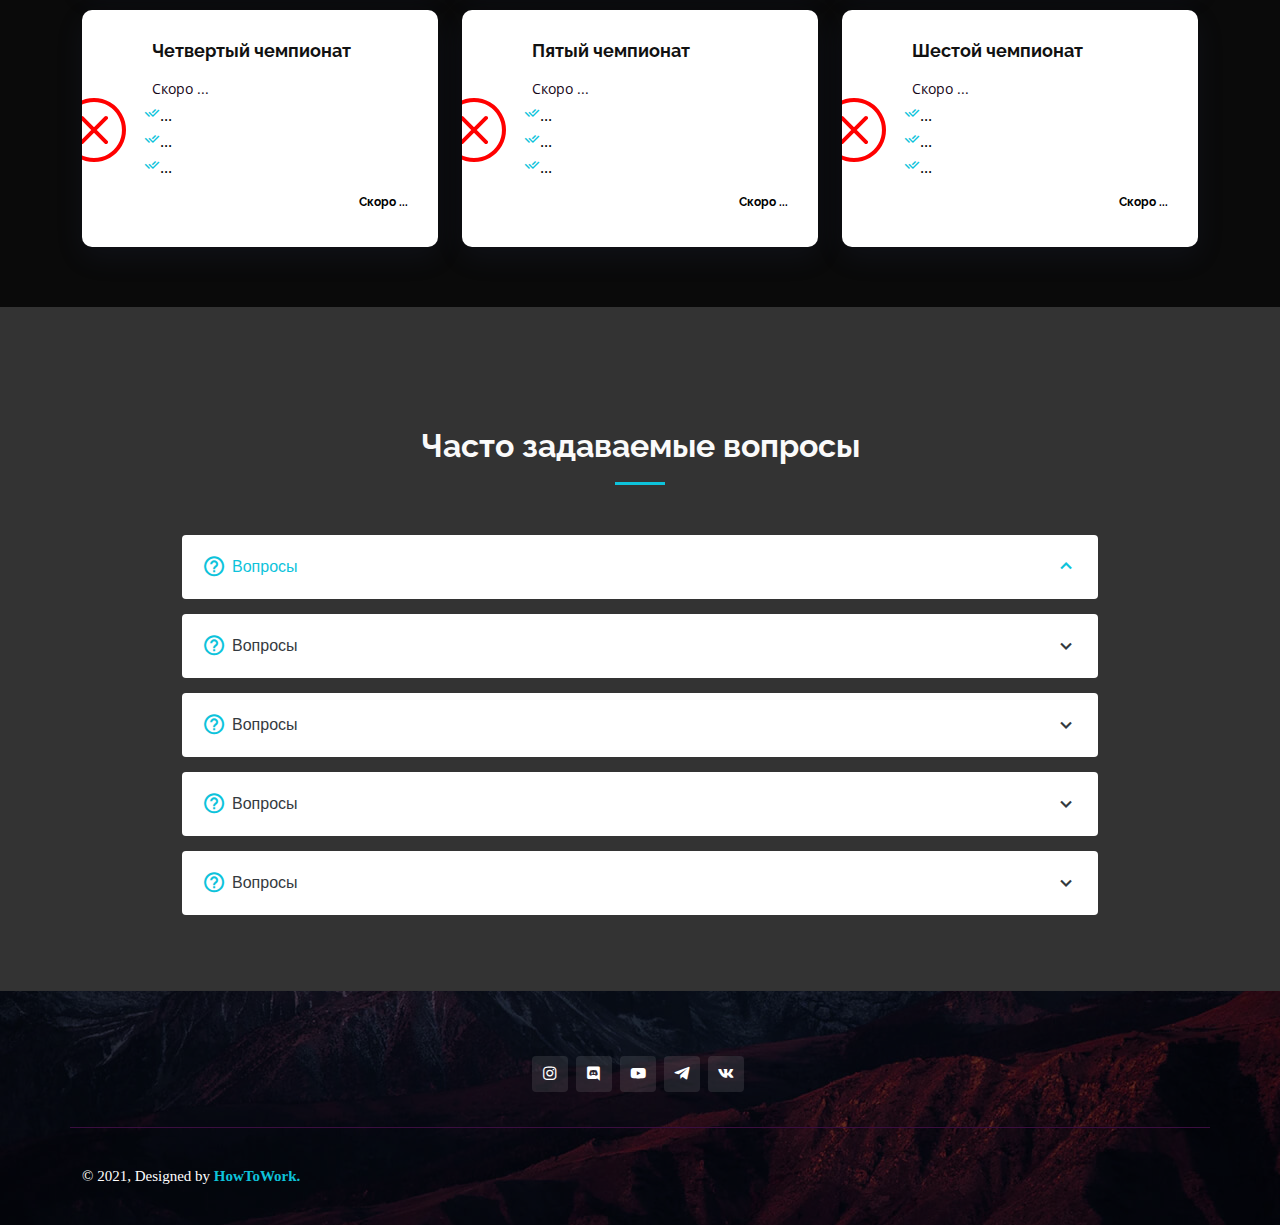
==== commit 9dd2321d: "change style hero" ====
--- a/index.html
+++ b/index.html
@@ -141,17 +141,17 @@
                 data-purecounter-duration="1"
                 class="purecounter"
               ></span>
-              <p>Клиенты</p>
+              <p>Игроков</p>
             </div>
 
             <div class="col-lg-3 col-6 text-center">
               <span
                 data-purecounter-start="0"
-                data-purecounter-end="521"
+                data-purecounter-end="6"
                 data-purecounter-duration="1"
                 class="purecounter"
               ></span>
-              <p>Проекты</p>
+              <p>Игр</p>
             </div>
 
             <div class="col-lg-3 col-6 text-center">
@@ -171,7 +171,7 @@
                 data-purecounter-duration="1"
                 class="purecounter"
               ></span>
-              <p>Сотрудники</p>
+              <p>Сотрудников</p>
             </div>
           </div>
         </div>
@@ -249,7 +249,7 @@
               align-items-center
               justify-content-center
               flex-grow-1">
-            <a href="">
+            <a href="https://www.howtowork.ru/">
               <img
                 src="assets/img/clients/howtowork.png"
                 class="img-fluid"
--- a/assets/css/style.css
+++ b/assets/css/style.css
@@ -495,6 +495,17 @@
   background-size: cover;
   position: relative;
   margin-bottom: -70px;
+}
+
+@media (max-width: 480px) {
+  #hero {
+    width: 100%;
+    height: 90vh;
+    background: url('../img/gaming-cover-pic.jpg') no-repeat;
+    -webkit-background-size: 100%;
+    position: relative;
+    margin-bottom: -70px;
+  }
 }
 
 @media (max-width: 992px) {
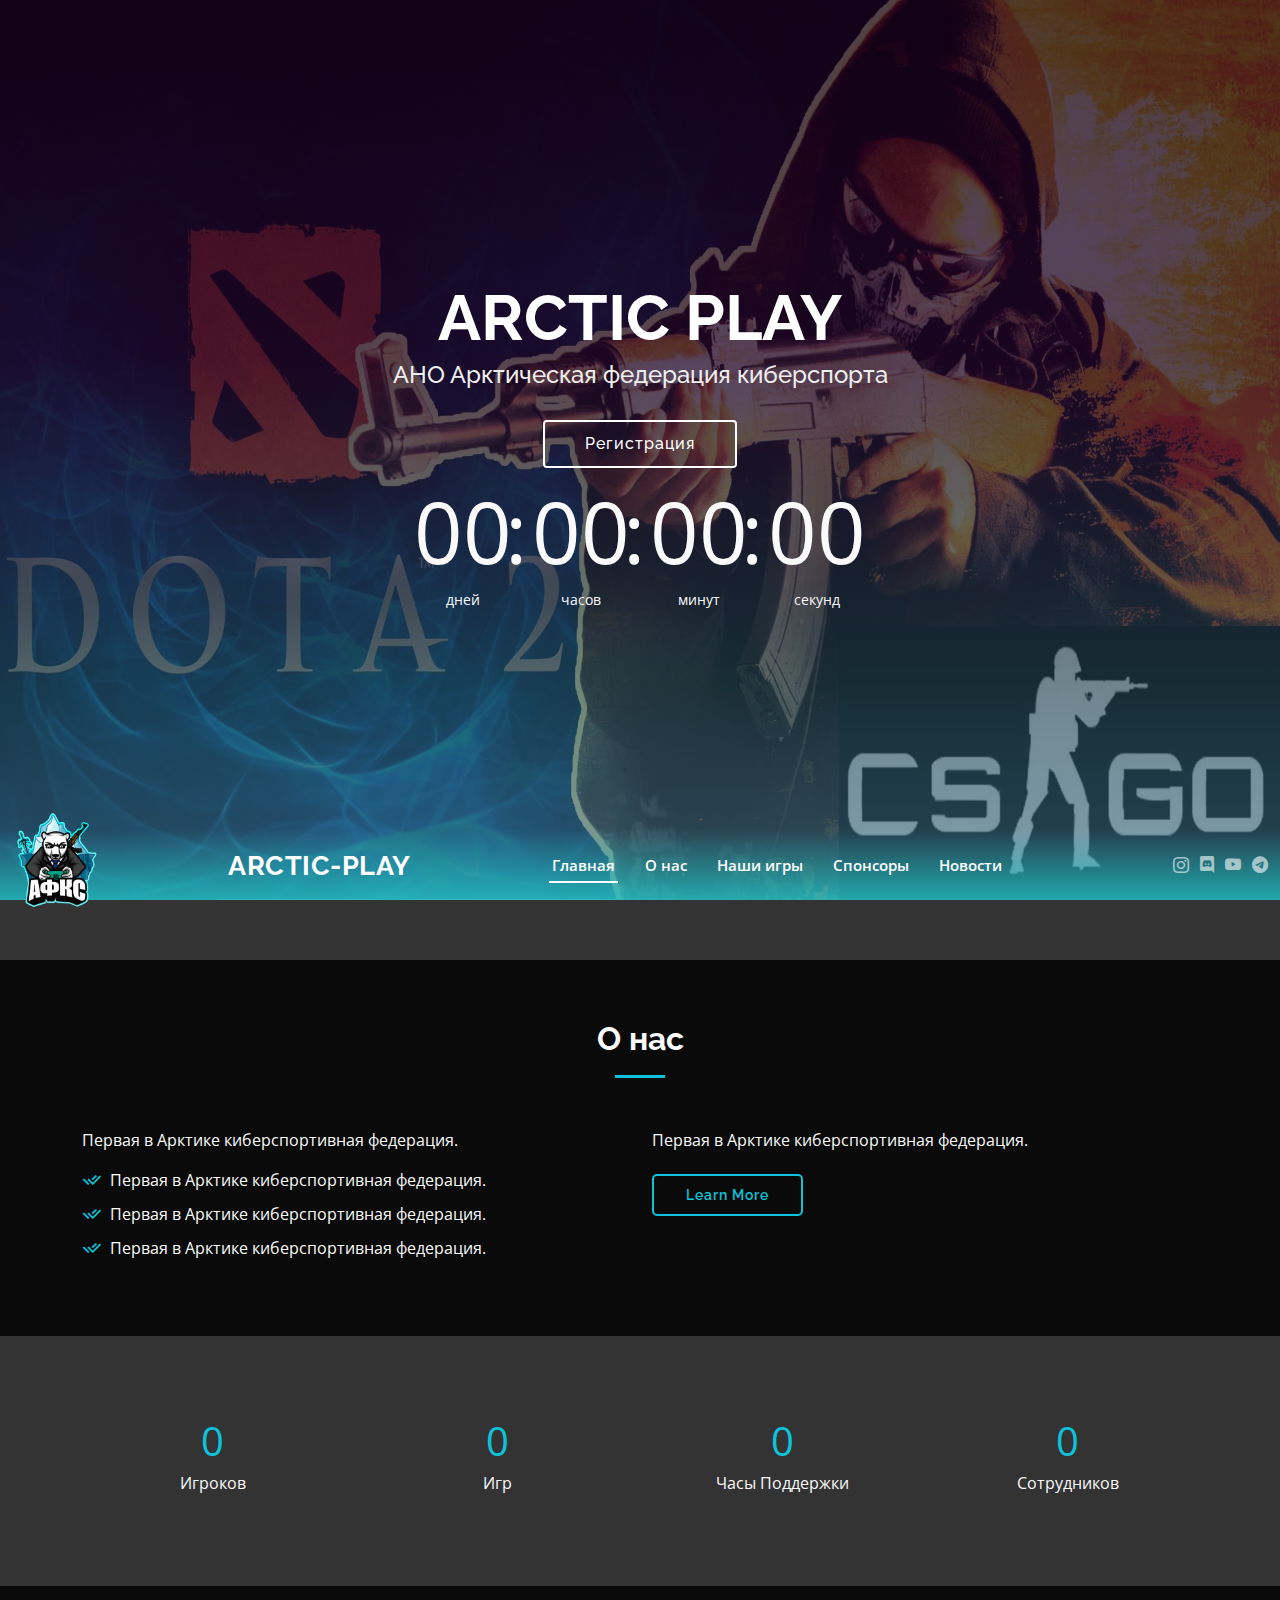
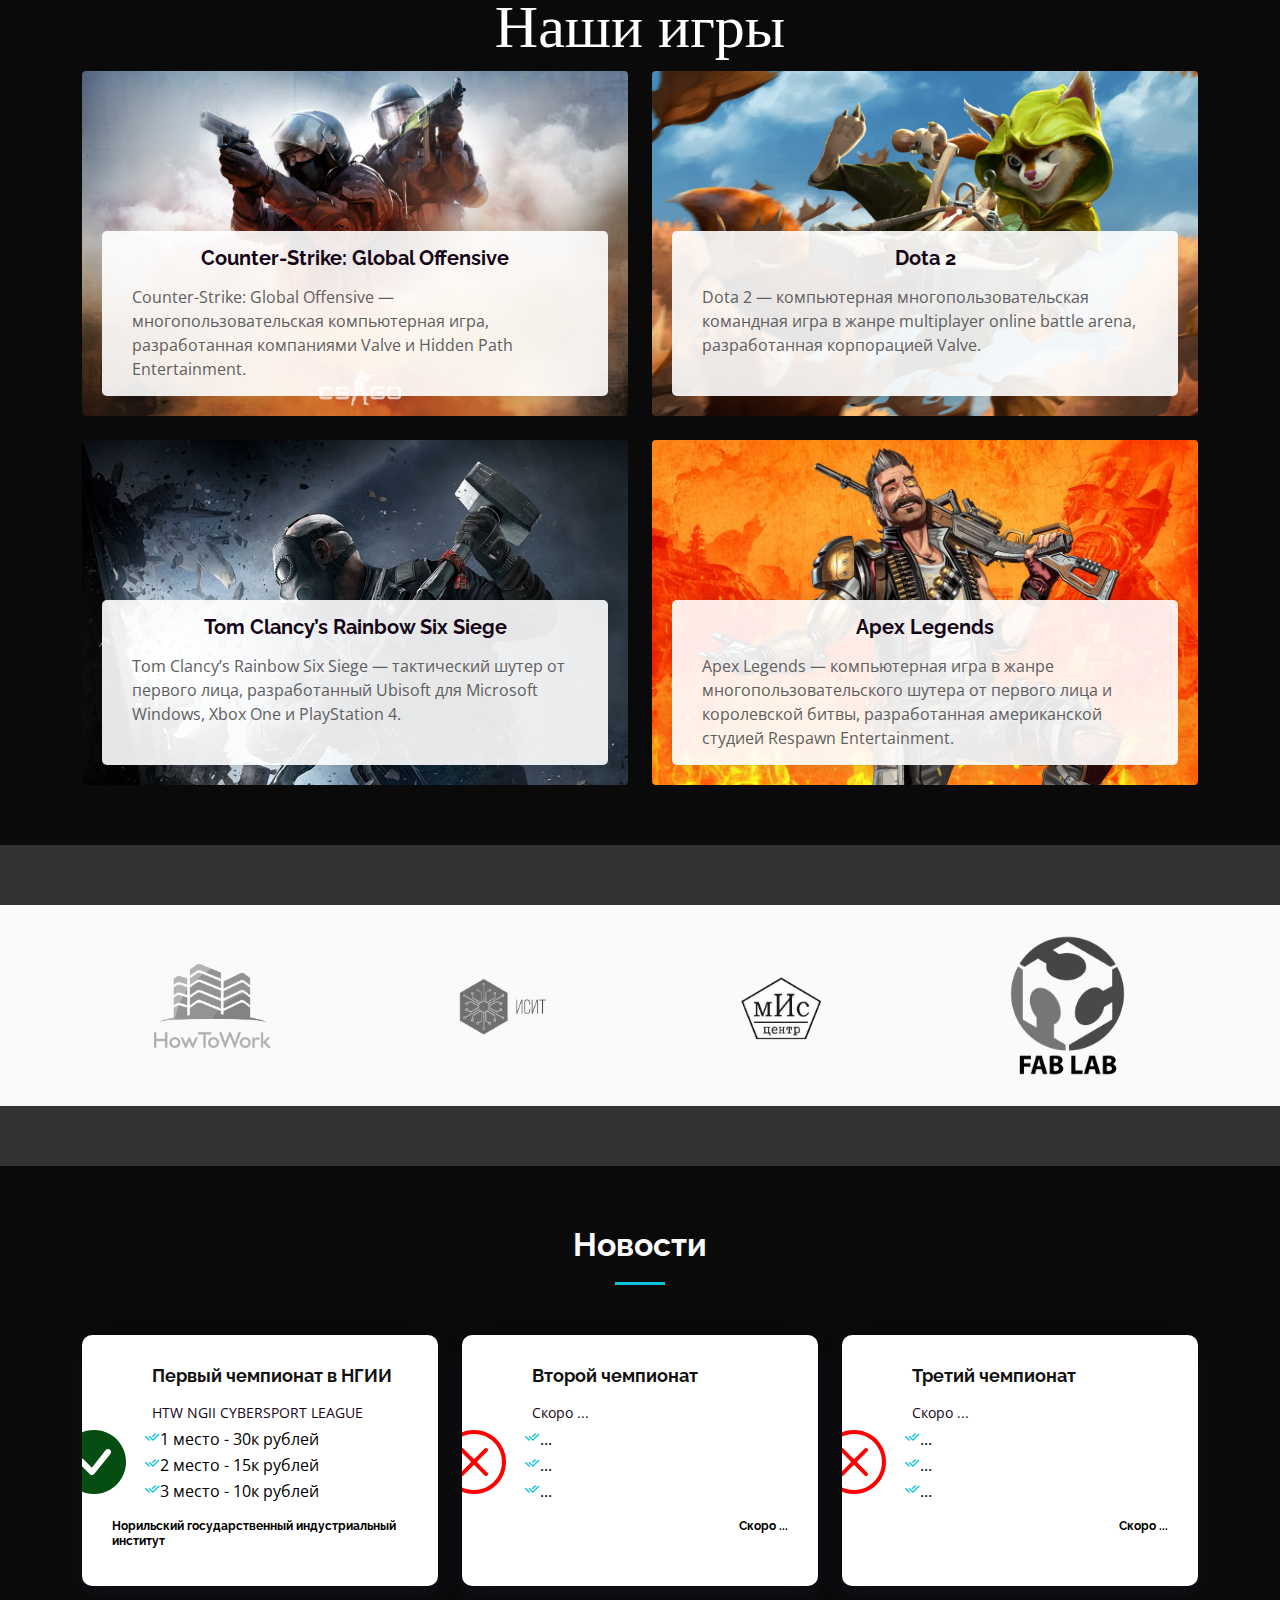
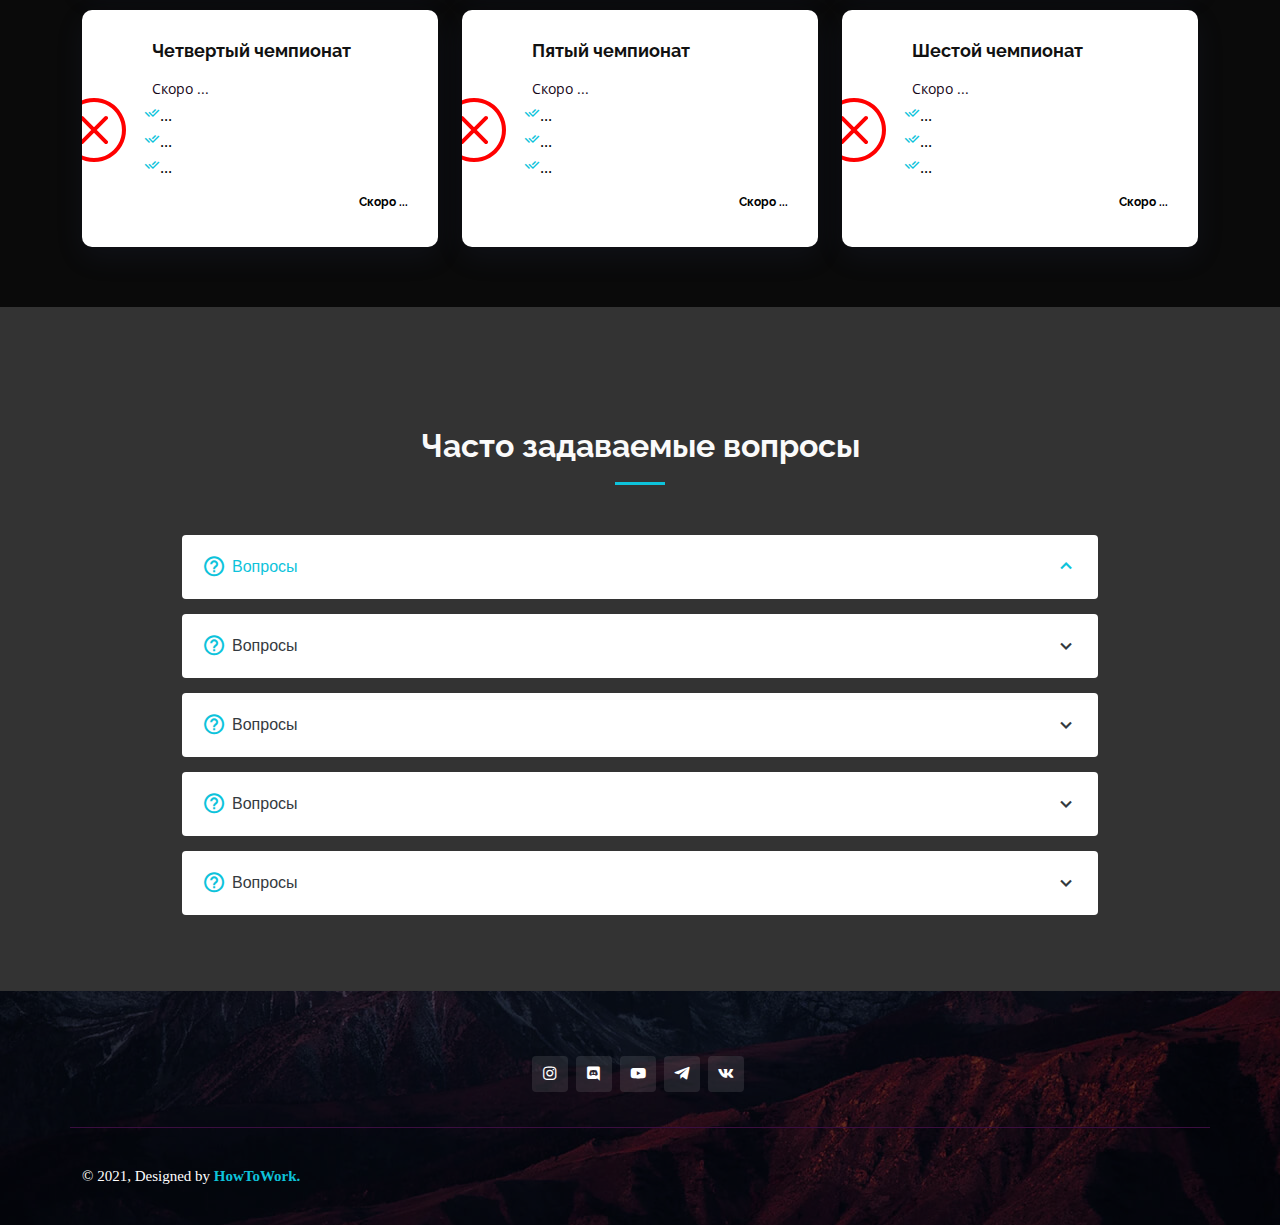
==== commit a1a63781: "change burger menu" ====
--- a/index.html
+++ b/index.html
@@ -76,8 +76,8 @@
             <li><a class="nav-link scrollto" href="#our-values">Наши игры</a></li>
             <li><a class="nav-link scrollto" href="#clients">Спонсоры</a></li>
             <li><a class="nav-link scrollto" href="#news">Новости</a></li>
-
           </ul>
+          <i class="bi bi-list mobile-nav-toggle"></i>
         </nav>
         <!-- .navbar -->
 
@@ -87,7 +87,7 @@
           <a href="https://www.youtube.com/channel/UC_Gmg4RUfAyDIAUdkXlFHZQ" class="youtube"><i class="bi bi-youtube"></i></a>
           <a href="https://t.me/anoafk" class="telegram"><i class="bi bi-telegram"></i></a>
         </div>
-        <i class="bi bi-list mobile-nav-toggle"></i>
+        
       </div>
     </header>
     <!-- End Header -->
--- a/assets/css/style.css
+++ b/assets/css/style.css
@@ -491,8 +491,8 @@
 #hero {
   width: 100%;
   height: 100vh;
-  background: url('../img/gaming-cover-pic.jpg') round center;
-  background-size: cover;
+  background: url('../img/gaming-cover-pic.jpg') no-repeat;
+  -webkit-background-size: 100%;
   position: relative;
   margin-bottom: -70px;
 }
@@ -500,9 +500,9 @@
 @media (max-width: 480px) {
   #hero {
     width: 100%;
-    height: 90vh;
-    background: url('../img/gaming-cover-pic.jpg') no-repeat;
-    -webkit-background-size: 100%;
+    height: 100vh;
+    background: url('../img/gaming-cover-pic.jpg') round;
+    background-size: cover;
     position: relative;
     margin-bottom: -70px;
   }
